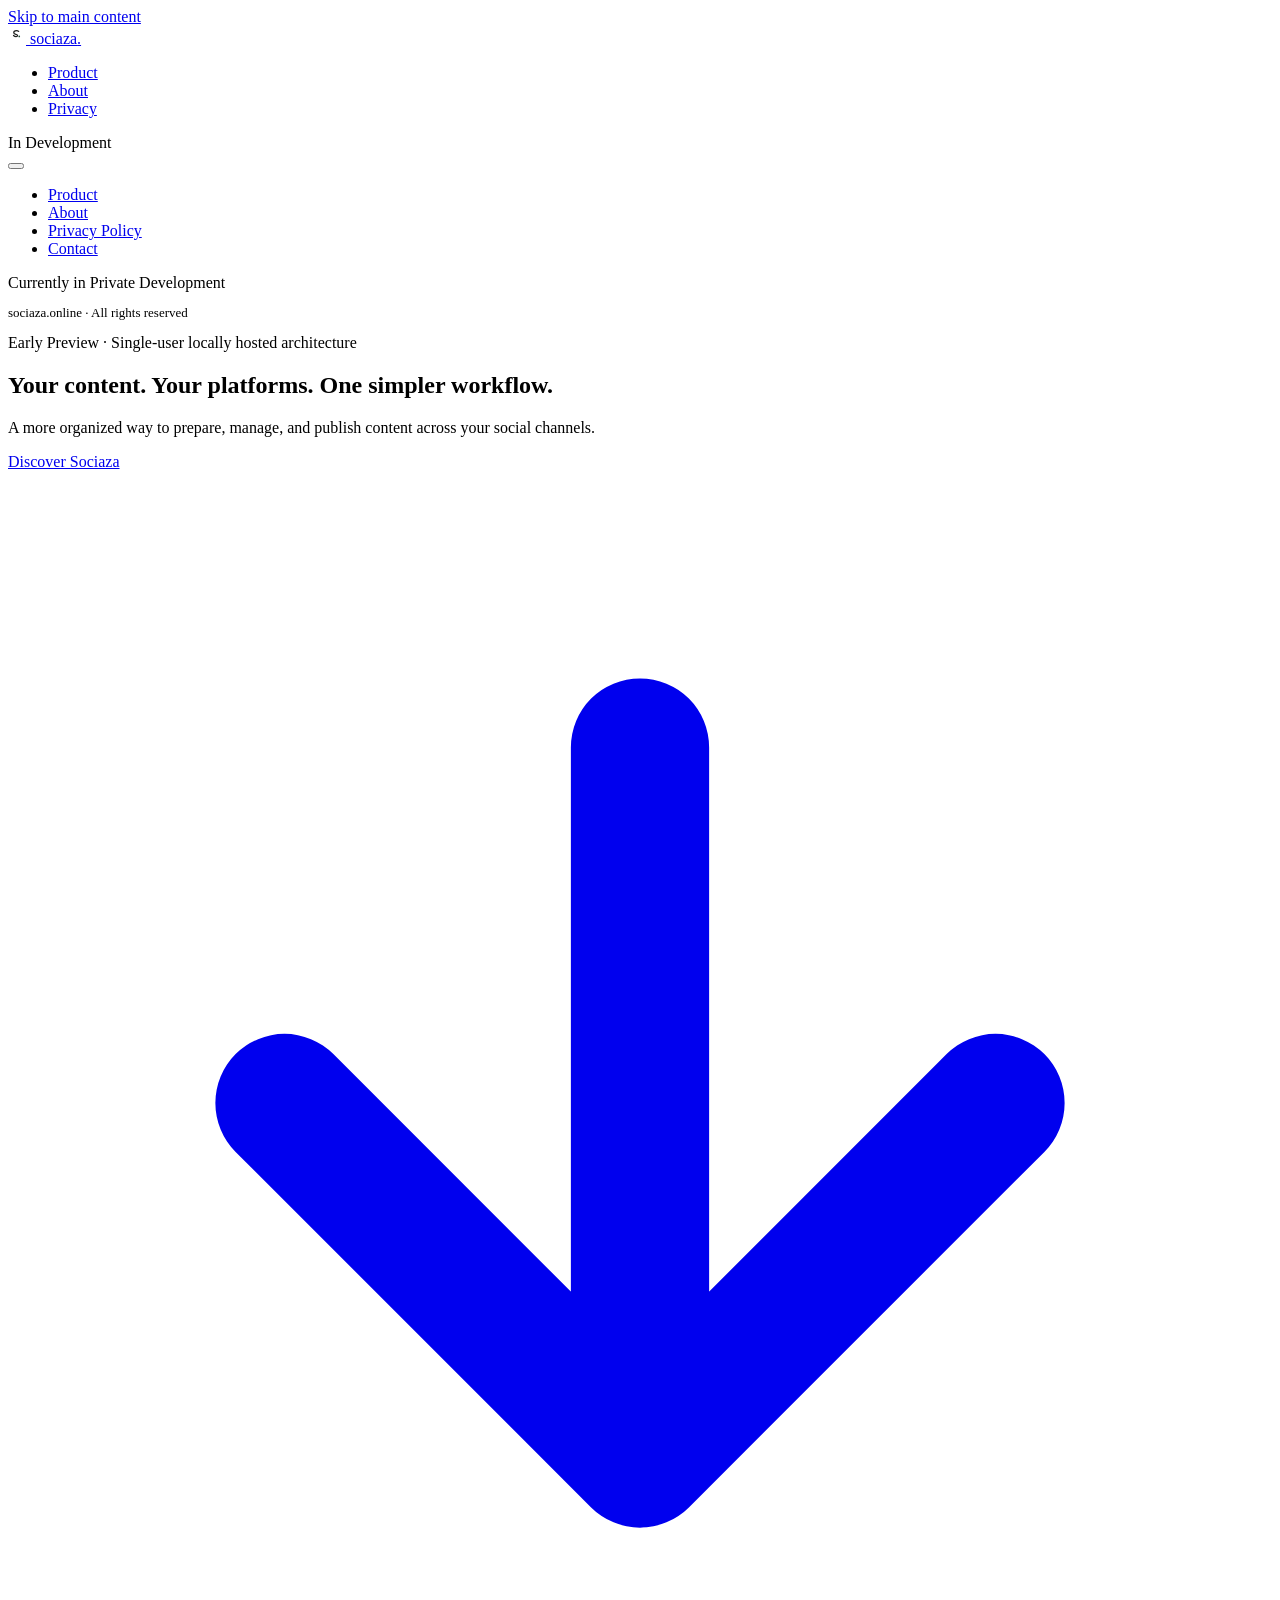
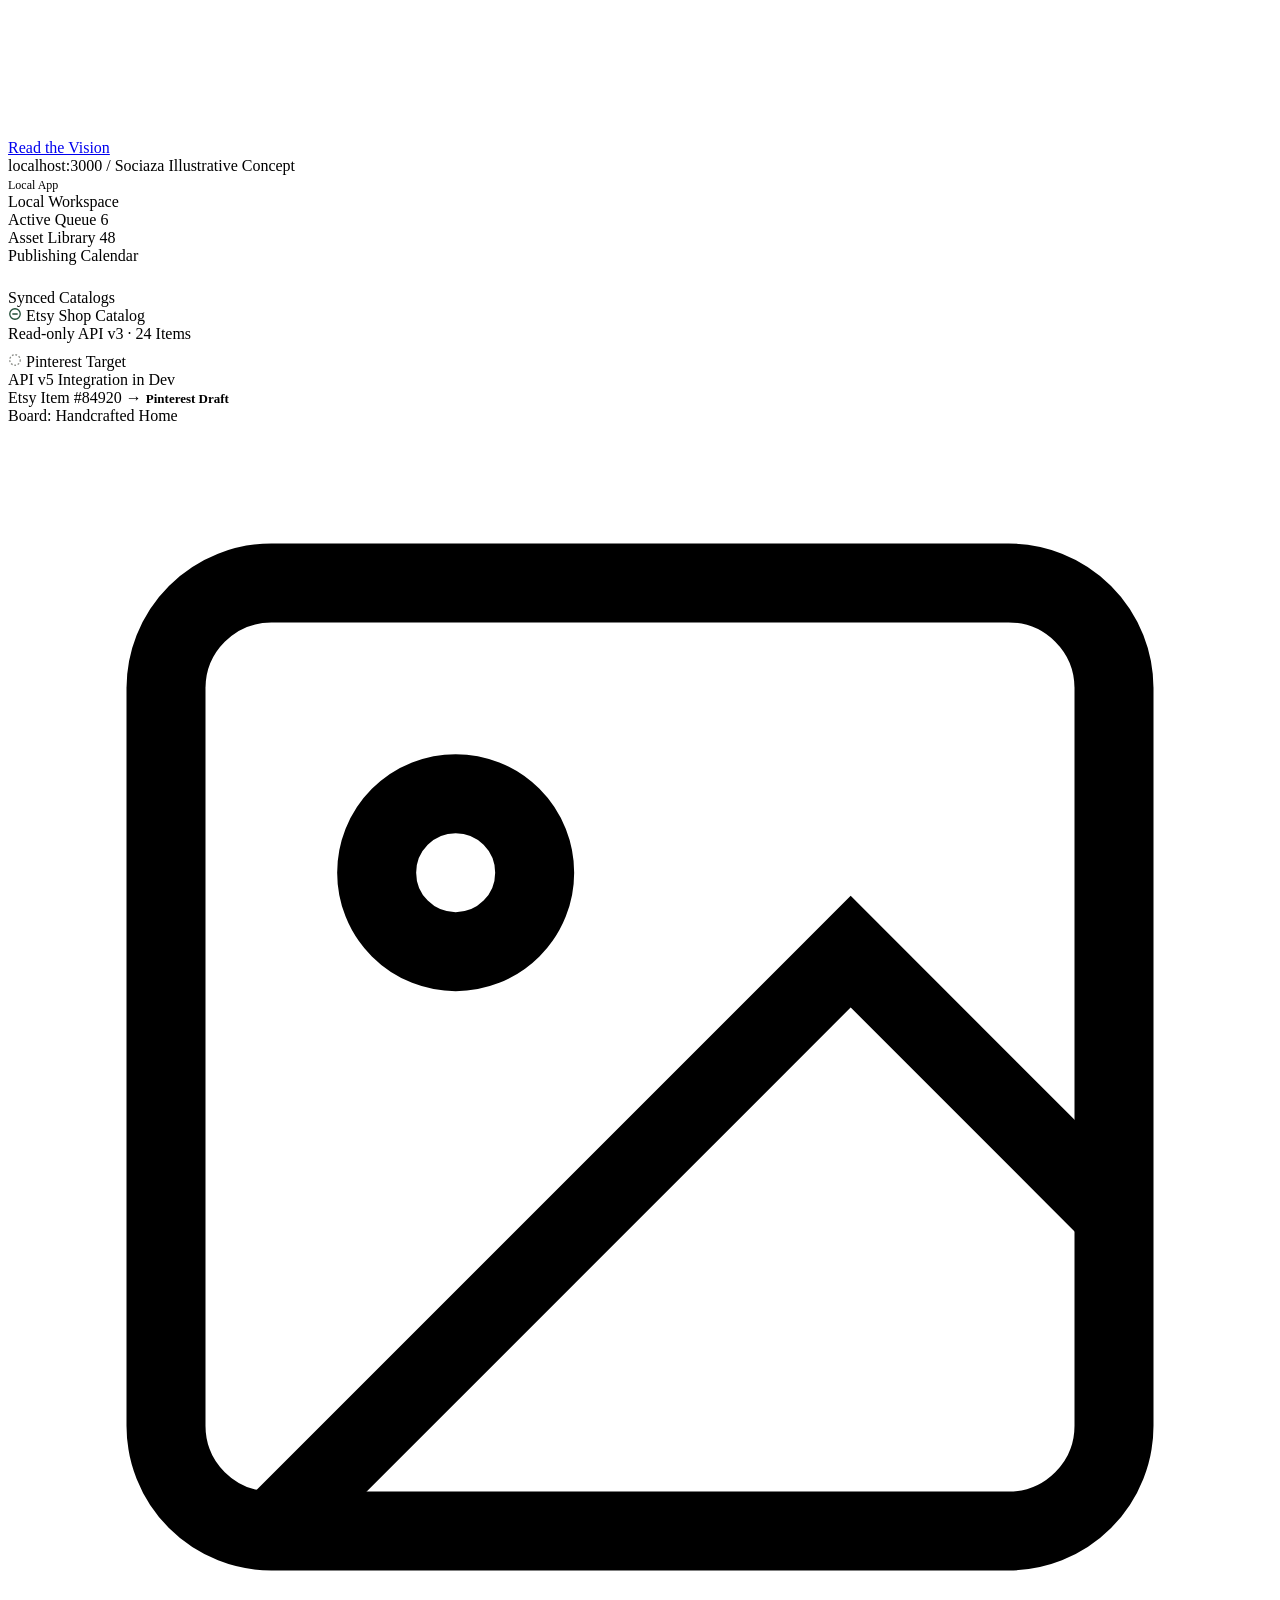
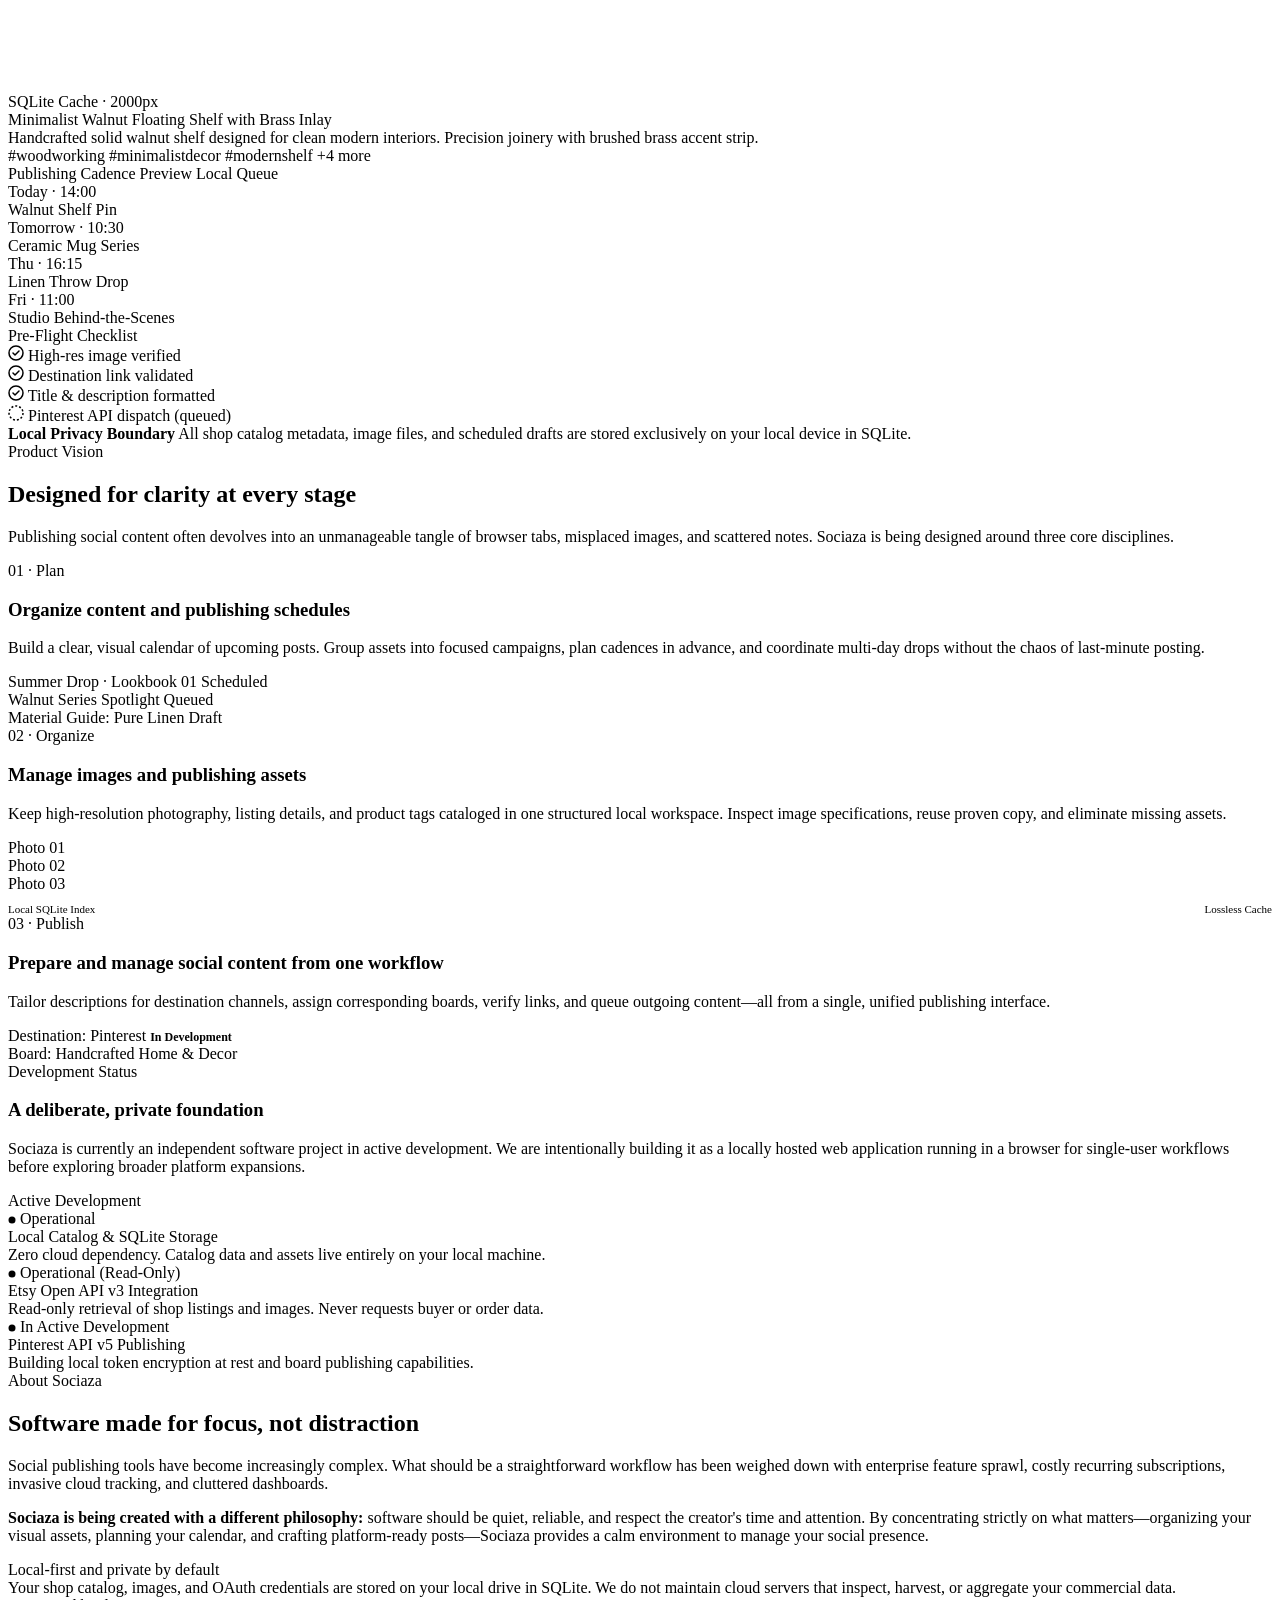
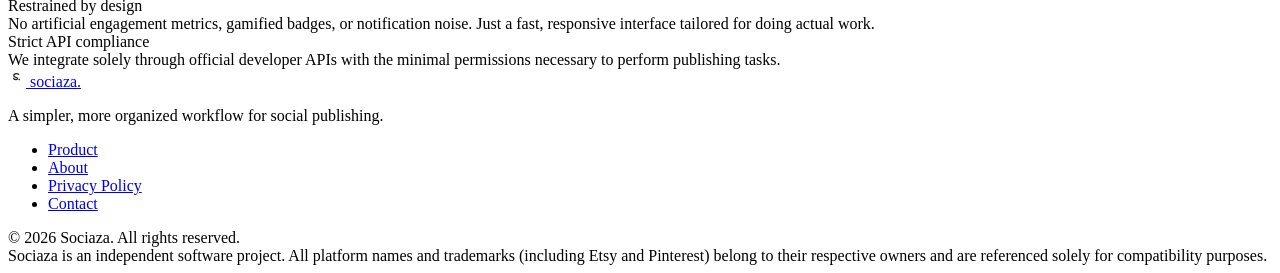
==== index.html @ 81af2939 "Add files via upload" ====
<!DOCTYPE html>
<html lang="en">
<head>
  <meta charset="UTF-8">
  <meta name="viewport" content="width=device-width, initial-scale=1.0">
  <title>Sociaza — Calm, Organized Social Publishing</title>
  <meta name="description" content="A more organized way to prepare, manage, and publish content across your social channels. An elegant, privacy-first locally hosted web publishing workflow currently in development.">
  <meta name="author" content="Sociaza">
  <link rel="canonical" href="https://sociaza.online/">

  <!-- Open Graph / Social Meta -->
  <meta property="og:type" content="website">
  <meta property="og:url" content="https://sociaza.online/">
  <meta property="og:title" content="Sociaza — Calm, Organized Social Publishing">
  <meta property="og:description" content="A more organized way to prepare, manage, and publish content across your social channels.">
  <meta property="og:site_name" content="Sociaza">
  <meta property="og:image" content="https://sociaza.online/assets/images/sociaza-mark.svg">

  <!-- Twitter Card -->
  <meta name="twitter:card" content="summary">
  <meta name="twitter:title" content="Sociaza — Calm, Organized Social Publishing">
  <meta name="twitter:description" content="A more organized way to prepare, manage, and publish content across your social channels.">

  <!-- Favicon -->
  <link rel="icon" type="image/svg+xml" href="favicon.svg">

  <!-- Typography: Manrope with system fallbacks -->
  <link rel="preconnect" href="https://fonts.googleapis.com">
  <link rel="preconnect" href="https://fonts.gstatic.com" crossorigin>
  <link href="https://fonts.googleapis.com/css2?family=Manrope:wght@400;500;600;700&display=swap" rel="stylesheet">

  <!-- Stylesheet -->
  <link rel="stylesheet" href="assets/css/styles.css">
</head>
<body id="top">
  <!-- Accessibility Skip Link -->
  <a href="#main-content" class="skip-link">Skip to main content</a>

  <!-- Site Header -->
  <header class="site-header" role="banner">
    <div class="container header-inner">
      <!-- Brand Logo & Wordmark -->
      <a href="#top" class="brand" aria-label="Sociaza home">
        <span class="brand-mark" aria-hidden="true">
          <svg viewBox="0 0 32 32" width="18" height="18" fill="none">
            <path d="M19 9.5C18 8.6 16.6 8.2 15 8.2C12 8.2 10.2 9.8 10.2 12C10.2 15.4 17 14.3 17 17C17 18.2 15.9 19 14.3 19C12.5 19 11 18.1 9.8 16.9" stroke="#1F201E" stroke-width="2.2" stroke-linecap="round" stroke-linejoin="round"/>
            <circle cx="20" cy="18.5" r="1.5" fill="#234E38"/>
          </svg>
        </span>
        <span class="brand-name">sociaza<span class="brand-dot">.</span></span>
      </a>

      <!-- Desktop Navigation -->
      <nav class="nav-desktop" aria-label="Primary navigation">
        <ul class="nav-links" role="list">
          <li><a href="#product" class="nav-link">Product</a></li>
          <li><a href="#about" class="nav-link">About</a></li>
          <li><a href="privacy/" class="nav-link">Privacy</a></li>
        </ul>
        <div class="nav-badge-wrap">
          <span class="badge-status" title="Sociaza is currently in private development">
            <span class="status-dot status-dot-pulse" aria-hidden="true"></span>
            In Development
          </span>
        </div>
      </nav>

      <!-- Mobile Navigation Toggle -->
      <button type="button" class="nav-toggle" aria-expanded="false" aria-label="Toggle navigation menu" aria-controls="mobile-nav-drawer">
        <span class="nav-toggle-icon" aria-hidden="true">
          <span></span>
          <span></span>
          <span></span>
        </span>
      </button>
    </div>
  </header>

  <!-- Mobile Navigation Drawer -->
  <div id="mobile-nav-drawer" class="mobile-nav" role="dialog" aria-modal="true" aria-label="Mobile menu">
    <ul class="mobile-nav-links" role="list">
      <li><a href="#product" class="mobile-nav-link">Product</a></li>
      <li><a href="#about" class="mobile-nav-link">About</a></li>
      <li><a href="privacy/" class="mobile-nav-link">Privacy Policy</a></li>
      <li><a href="mailto:contact@sociaza.online" class="mobile-nav-link">Contact</a></li>
    </ul>
    <div class="mobile-nav-footer">
      <span class="badge-status">
        <span class="status-dot status-dot-pulse" aria-hidden="true"></span>
        Currently in Private Development
      </span>
      <p style="font-size: 0.8125rem; color: var(--text-tertiary);">sociaza.online · All rights reserved</p>
    </div>
  </div>

  <!-- Main Content -->
  <main id="main-content">
    <!-- Hero Section -->
    <section class="section-hero" aria-labelledby="hero-title">
      <div class="container">
        <div class="hero-content">
          <div class="hero-pill">
            <span class="hero-pill-badge">Early Preview</span>
            <span>·</span>
            <span>Single-user locally hosted architecture</span>
          </div>

          <h1 id="hero-title" class="hero-title">
            Your content. Your platforms. One simpler workflow.
          </h1>

          <p class="hero-subtitle">
            A more organized way to prepare, manage, and publish content across your social channels.
          </p>

          <div class="hero-actions">
            <a href="#product" class="btn btn-primary">
              Discover Sociaza
              <svg viewBox="0 0 16 16" fill="none" aria-hidden="true">
                <path d="M8 3.5V12.5M8 12.5L3.5 8M8 12.5L12.5 8" stroke="currentColor" stroke-width="1.75" stroke-linecap="round" stroke-linejoin="round"/>
              </svg>
            </a>
            <a href="#about" class="btn btn-secondary">Read the Vision</a>
          </div>
        </div>

        <!-- Product Interface Preview (Authentic CSS/SVG UI Window) -->
        <div class="product-mockup-wrapper" aria-label="Illustrative preview of the Sociaza browser-based local application interface">
          <div class="mockup-window-header">
            <div class="window-dots" aria-hidden="true">
              <span class="window-dot"></span>
              <span class="window-dot"></span>
              <span class="window-dot"></span>
            </div>
            <div class="window-title">
              <span>localhost:3000</span>
              <span style="color: var(--border-medium);">/</span>
              <span>Sociaza</span>
              <span class="window-status-pill">Illustrative Concept</span>
            </div>
            <div class="window-actions">
              <span style="font-size: 0.75rem; color: var(--text-tertiary); font-family: var(--font-mono);">Local App</span>
            </div>
          </div>

          <div class="mockup-body">
            <!-- Left: Workspace Navigation -->
            <div class="mockup-sidebar">
              <div class="mockup-section-label">Local Workspace</div>
              <div class="mockup-nav-item is-selected">
                <span>Active Queue</span>
                <span class="mockup-count-pill">6</span>
              </div>
              <div class="mockup-nav-item">
                <span>Asset Library</span>
                <span class="mockup-count-pill">48</span>
              </div>
              <div class="mockup-nav-item">
                <span>Publishing Calendar</span>
              </div>

              <div class="mockup-section-label" style="margin-top: 1.5rem;">Synced Catalogs</div>
              <div class="mockup-channel-card">
                <div class="channel-card-head">
                  <svg width="14" height="14" viewBox="0 0 16 16" fill="none" aria-hidden="true">
                    <circle cx="8" cy="8" r="6" stroke="#234E38" stroke-width="1.5"/>
                    <path d="M5.5 8H10.5" stroke="#234E38" stroke-width="1.5" stroke-linecap="round"/>
                  </svg>
                  <span>Etsy Shop Catalog</span>
                </div>
                <div class="channel-card-sub">Read-only API v3 · 24 Items</div>
              </div>

              <div class="mockup-channel-card" style="margin-top: 0.65rem;">
                <div class="channel-card-head" style="color: var(--text-secondary);">
                  <svg width="14" height="14" viewBox="0 0 16 16" fill="none" aria-hidden="true">
                    <circle cx="8" cy="8" r="6" stroke="#8A8C87" stroke-width="1.5" stroke-dasharray="2 2"/>
                  </svg>
                  <span>Pinterest Target</span>
                </div>
                <div class="channel-card-sub">API v5 Integration in Dev</div>
              </div>
            </div>

            <!-- Center: Publishing Composer -->
            <div class="mockup-main">
              <div class="composer-card">
                <div class="composer-header">
                  <div class="composer-source">
                    <span class="source-tag">Etsy Item #84920</span>
                    <span style="color: var(--text-tertiary);">→</span>
                    <span style="font-weight: 600; font-size: 0.8125rem;">Pinterest Draft</span>
                  </div>
                  <span class="tag-chip" style="background-color: var(--accent-light); color: var(--accent);">Board: Handcrafted Home</span>
                </div>

                <div class="composer-preview-grid">
                  <div class="composer-asset-box">
                    <svg class="asset-box-icon" viewBox="0 0 24 24" fill="none" stroke="currentColor" stroke-width="1.5">
                      <rect x="3" y="3" width="18" height="18" rx="2"/>
                      <circle cx="8.5" cy="8.5" r="1.5"/>
                      <path d="M21 15L16 10L5 21"/>
                    </svg>
                    <span class="asset-badge-local">SQLite Cache · 2000px</span>
                  </div>

                  <div class="composer-fields">
                    <div class="composer-title-field">
                      Minimalist Walnut Floating Shelf with Brass Inlay
                    </div>
                    <div class="composer-desc-field">
                      Handcrafted solid walnut shelf designed for clean modern interiors. Precision joinery with brushed brass accent strip.
                    </div>
                    <div class="composer-tags-row">
                      <span class="tag-chip">#woodworking</span>
                      <span class="tag-chip">#minimalistdecor</span>
                      <span class="tag-chip">#modernshelf</span>
                      <span class="tag-chip">+4 more</span>
                    </div>
                  </div>
                </div>
              </div>

              <!-- Timeline Preview -->
              <div class="timeline-strip">
                <div class="timeline-label">
                  <span>Publishing Cadence Preview</span>
                  <span style="color: var(--text-tertiary); font-weight: 400;">Local Queue</span>
                </div>
                <div class="timeline-slots">
                  <div class="timeline-slot is-active">
                    <div class="slot-time">Today · 14:00</div>
                    <div class="slot-title">Walnut Shelf Pin</div>
                  </div>
                  <div class="timeline-slot">
                    <div class="slot-time">Tomorrow · 10:30</div>
                    <div class="slot-title">Ceramic Mug Series</div>
                  </div>
                  <div class="timeline-slot">
                    <div class="slot-time">Thu · 16:15</div>
                    <div class="slot-title">Linen Throw Drop</div>
                  </div>
                  <div class="timeline-slot">
                    <div class="slot-time">Fri · 11:00</div>
                    <div class="slot-title">Studio Behind-the-Scenes</div>
                  </div>
                </div>
              </div>
            </div>

            <!-- Right: Inspection & Verification -->
            <div class="mockup-inspect">
              <div class="mockup-section-label">Pre-Flight Checklist</div>
              <div class="checklist-group">
                <div class="checklist-item">
                  <svg class="checklist-icon-ok" width="16" height="16" viewBox="0 0 16 16" fill="none">
                    <circle cx="8" cy="8" r="7" stroke="currentColor" stroke-width="1.5"/>
                    <path d="M5 8L7 10L11 6" stroke="currentColor" stroke-width="1.5" stroke-linecap="round" stroke-linejoin="round"/>
                  </svg>
                  <span>High-res image verified</span>
                </div>
                <div class="checklist-item">
                  <svg class="checklist-icon-ok" width="16" height="16" viewBox="0 0 16 16" fill="none">
                    <circle cx="8" cy="8" r="7" stroke="currentColor" stroke-width="1.5"/>
                    <path d="M5 8L7 10L11 6" stroke="currentColor" stroke-width="1.5" stroke-linecap="round" stroke-linejoin="round"/>
                  </svg>
                  <span>Destination link validated</span>
                </div>
                <div class="checklist-item">
                  <svg class="checklist-icon-ok" width="16" height="16" viewBox="0 0 16 16" fill="none">
                    <circle cx="8" cy="8" r="7" stroke="currentColor" stroke-width="1.5"/>
                    <path d="M5 8L7 10L11 6" stroke="currentColor" stroke-width="1.5" stroke-linecap="round" stroke-linejoin="round"/>
                  </svg>
                  <span>Title & description formatted</span>
                </div>
                <div class="checklist-item">
                  <svg class="checklist-icon-pending" width="16" height="16" viewBox="0 0 16 16" fill="none">
                    <circle cx="8" cy="8" r="7" stroke="currentColor" stroke-width="1.5" stroke-dasharray="2 2"/>
                  </svg>
                  <span>Pinterest API dispatch (queued)</span>
                </div>
              </div>

              <div class="mockup-callout">
                <strong>Local Privacy Boundary</strong>
                All shop catalog metadata, image files, and scheduled drafts are stored exclusively on your local device in SQLite.
              </div>
            </div>
          </div>
        </div>
      </div>
    </section>

    <!-- Product Section -->
    <section id="product" class="section-product" aria-labelledby="product-heading">
      <div class="container">
        <div class="section-head">
          <div class="eyebrow">Product Vision</div>
          <h2 id="product-heading" class="section-title">Designed for clarity at every stage</h2>
          <p class="section-subtitle">
            Publishing social content often devolves into an unmanageable tangle of browser tabs, misplaced images, and scattered notes. Sociaza is being designed around three core disciplines.
          </p>
        </div>

        <div class="pillar-grid">
          <!-- Pillar 1: Plan -->
          <article class="pillar-card">
            <div class="pillar-badge">01 · Plan</div>
            <h3 class="pillar-title">Organize content and publishing schedules</h3>
            <p class="pillar-desc">
              Build a clear, visual calendar of upcoming posts. Group assets into focused campaigns, plan cadences in advance, and coordinate multi-day drops without the chaos of last-minute posting.
            </p>
            <div class="pillar-visual" aria-hidden="true">
              <div class="plan-micro-list">
                <div class="plan-micro-item">
                  <span class="plan-micro-title">Summer Drop · Lookbook 01</span>
                  <span class="plan-micro-status">Scheduled</span>
                </div>
                <div class="plan-micro-item">
                  <span class="plan-micro-title">Walnut Series Spotlight</span>
                  <span class="plan-micro-status">Queued</span>
                </div>
                <div class="plan-micro-item">
                  <span class="plan-micro-title">Material Guide: Pure Linen</span>
                  <span class="plan-micro-status" style="background-color: var(--bg-subtle); color: var(--text-secondary);">Draft</span>
                </div>
              </div>
            </div>
          </article>

          <!-- Pillar 2: Organize -->
          <article class="pillar-card">
            <div class="pillar-badge">02 · Organize</div>
            <h3 class="pillar-title">Manage images and publishing assets</h3>
            <p class="pillar-desc">
              Keep high-resolution photography, listing details, and product tags cataloged in one structured local workspace. Inspect image specifications, reuse proven copy, and eliminate missing assets.
            </p>
            <div class="pillar-visual" aria-hidden="true">
              <div class="organize-micro-grid">
                <div class="organize-micro-thumb">
                  <span>Photo 01</span>
                </div>
                <div class="organize-micro-thumb">
                  <span>Photo 02</span>
                </div>
                <div class="organize-micro-thumb">
                  <span>Photo 03</span>
                </div>
              </div>
              <div style="margin-top: 0.65rem; display: flex; justify-content: space-between; font-size: 0.6875rem; color: var(--text-tertiary);">
                <span>Local SQLite Index</span>
                <span>Lossless Cache</span>
              </div>
            </div>
          </article>

          <!-- Pillar 3: Publish -->
          <article class="pillar-card">
            <div class="pillar-badge">03 · Publish</div>
            <h3 class="pillar-title">Prepare and manage social content from one workflow</h3>
            <p class="pillar-desc">
              Tailor descriptions for destination channels, assign corresponding boards, verify links, and queue outgoing content—all from a single, unified publishing interface.
            </p>
            <div class="pillar-visual" aria-hidden="true">
              <div class="publish-micro-card">
                <div class="publish-micro-row">
                  <span>Destination: Pinterest</span>
                  <span style="color: var(--status-dev); font-size: 0.75rem; font-weight: 600;">In Development</span>
                </div>
                <div class="publish-micro-sub">
                  Board: Handcrafted Home &amp; Decor
                </div>
              </div>
            </div>
          </article>
        </div>
      </div>
    </section>

    <!-- Development Status Callout -->
    <section class="section-status" aria-labelledby="status-heading">
      <div class="container">
        <div class="status-box">
          <div class="status-header-row">
            <div class="status-title-group">
              <div class="eyebrow" style="margin-bottom: 0.5rem;">Development Status</div>
              <h3 id="status-heading">A deliberate, private foundation</h3>
              <p>
                Sociaza is currently an independent software project in active development. We are intentionally building it as a locally hosted web application running in a browser for single-user workflows before exploring broader platform expansions.
              </p>
            </div>
            <span class="badge-status">
              <span class="status-dot status-dot-pulse" aria-hidden="true"></span>
              Active Development
            </span>
          </div>

          <div class="status-grid">
            <div class="status-cell">
              <span class="status-cell-tag operational">
                <svg width="8" height="8" viewBox="0 0 8 8" fill="currentColor" aria-hidden="true"><circle cx="4" cy="4" r="3.5"/></svg>
                Operational
              </span>
              <div class="status-cell-name">Local Catalog &amp; SQLite Storage</div>
              <div class="status-cell-desc">Zero cloud dependency. Catalog data and assets live entirely on your local machine.</div>
            </div>

            <div class="status-cell">
              <span class="status-cell-tag operational">
                <svg width="8" height="8" viewBox="0 0 8 8" fill="currentColor" aria-hidden="true"><circle cx="4" cy="4" r="3.5"/></svg>
                Operational (Read-Only)
              </span>
              <div class="status-cell-name">Etsy Open API v3 Integration</div>
              <div class="status-cell-desc">Read-only retrieval of shop listings and images. Never requests buyer or order data.</div>
            </div>

            <div class="status-cell">
              <span class="status-cell-tag in-dev">
                <svg width="8" height="8" viewBox="0 0 8 8" fill="currentColor" aria-hidden="true"><circle cx="4" cy="4" r="3.5"/></svg>
                In Active Development
              </span>
              <div class="status-cell-name">Pinterest API v5 Publishing</div>
              <div class="status-cell-desc">Building local token encryption at rest and board publishing capabilities.</div>
            </div>
          </div>
        </div>
      </div>
    </section>

    <!-- About Section -->
    <section id="about" class="section-about" aria-labelledby="about-heading">
      <div class="container">
        <div class="about-layout">
          <div class="about-sticky-side">
            <div class="eyebrow">About Sociaza</div>
            <h2 id="about-heading">Software made for focus, not distraction</h2>
          </div>

          <div class="about-narrative">
            <p>
              Social publishing tools have become increasingly complex. What should be a straightforward workflow has been weighed down with enterprise feature sprawl, costly recurring subscriptions, invasive cloud tracking, and cluttered dashboards.
            </p>
            <p>
              <strong>Sociaza is being created with a different philosophy:</strong> software should be quiet, reliable, and respect the creator's time and attention. By concentrating strictly on what matters—organizing your visual assets, planning your calendar, and crafting platform-ready posts—Sociaza provides a calm environment to manage your social presence.
            </p>

            <div class="principles-list">
              <div class="principle-item">
                <div class="principle-title">Local-first and private by default</div>
                <div class="principle-desc">
                  Your shop catalog, images, and OAuth credentials are stored on your local drive in SQLite. We do not maintain cloud servers that inspect, harvest, or aggregate your commercial data.
                </div>
              </div>

              <div class="principle-item">
                <div class="principle-title">Restrained by design</div>
                <div class="principle-desc">
                  No artificial engagement metrics, gamified badges, or notification noise. Just a fast, responsive interface tailored for doing actual work.
                </div>
              </div>

              <div class="principle-item">
                <div class="principle-title">Strict API compliance</div>
                <div class="principle-desc">
                  We integrate solely through official developer APIs with the minimal permissions necessary to perform publishing tasks.
                </div>
              </div>
            </div>
          </div>
        </div>
      </div>
    </section>
  </main>

  <!-- Site Footer -->
  <footer class="site-footer" role="contentinfo">
    <div class="container">
      <div class="footer-top">
        <div class="footer-brand-col">
          <a href="#top" class="brand" aria-label="Sociaza home">
            <span class="brand-mark" aria-hidden="true">
              <svg viewBox="0 0 32 32" width="18" height="18" fill="none">
                <path d="M19 9.5C18 8.6 16.6 8.2 15 8.2C12 8.2 10.2 9.8 10.2 12C10.2 15.4 17 14.3 17 17C17 18.2 15.9 19 14.3 19C12.5 19 11 18.1 9.8 16.9" stroke="#1F201E" stroke-width="2.2" stroke-linecap="round" stroke-linejoin="round"/>
                <circle cx="20" cy="18.5" r="1.5" fill="#234E38"/>
              </svg>
            </span>
            <span class="brand-name">sociaza<span class="brand-dot">.</span></span>
          </a>
          <p class="footer-tagline">
            A simpler, more organized workflow for social publishing.
          </p>
        </div>

        <div class="footer-links-col">
          <ul class="footer-nav-list" role="list">
            <li><a href="#product" class="footer-nav-link">Product</a></li>
            <li><a href="#about" class="footer-nav-link">About</a></li>
            <li><a href="privacy/" class="footer-nav-link">Privacy Policy</a></li>
            <li><a href="mailto:contact@sociaza.online" class="footer-nav-link">Contact</a></li>
          </ul>
        </div>
      </div>

      <div class="footer-bottom">
        <div>&copy; 2026 Sociaza. All rights reserved.</div>
        <div class="footer-disclaimer">
          Sociaza is an independent software project. All platform names and trademarks (including Etsy and Pinterest) belong to their respective owners and are referenced solely for compatibility purposes.
        </div>
      </div>
    </div>
  </footer>

  <!-- Core Script -->
  <script src="assets/js/main.js"></script>
</body>
</html>
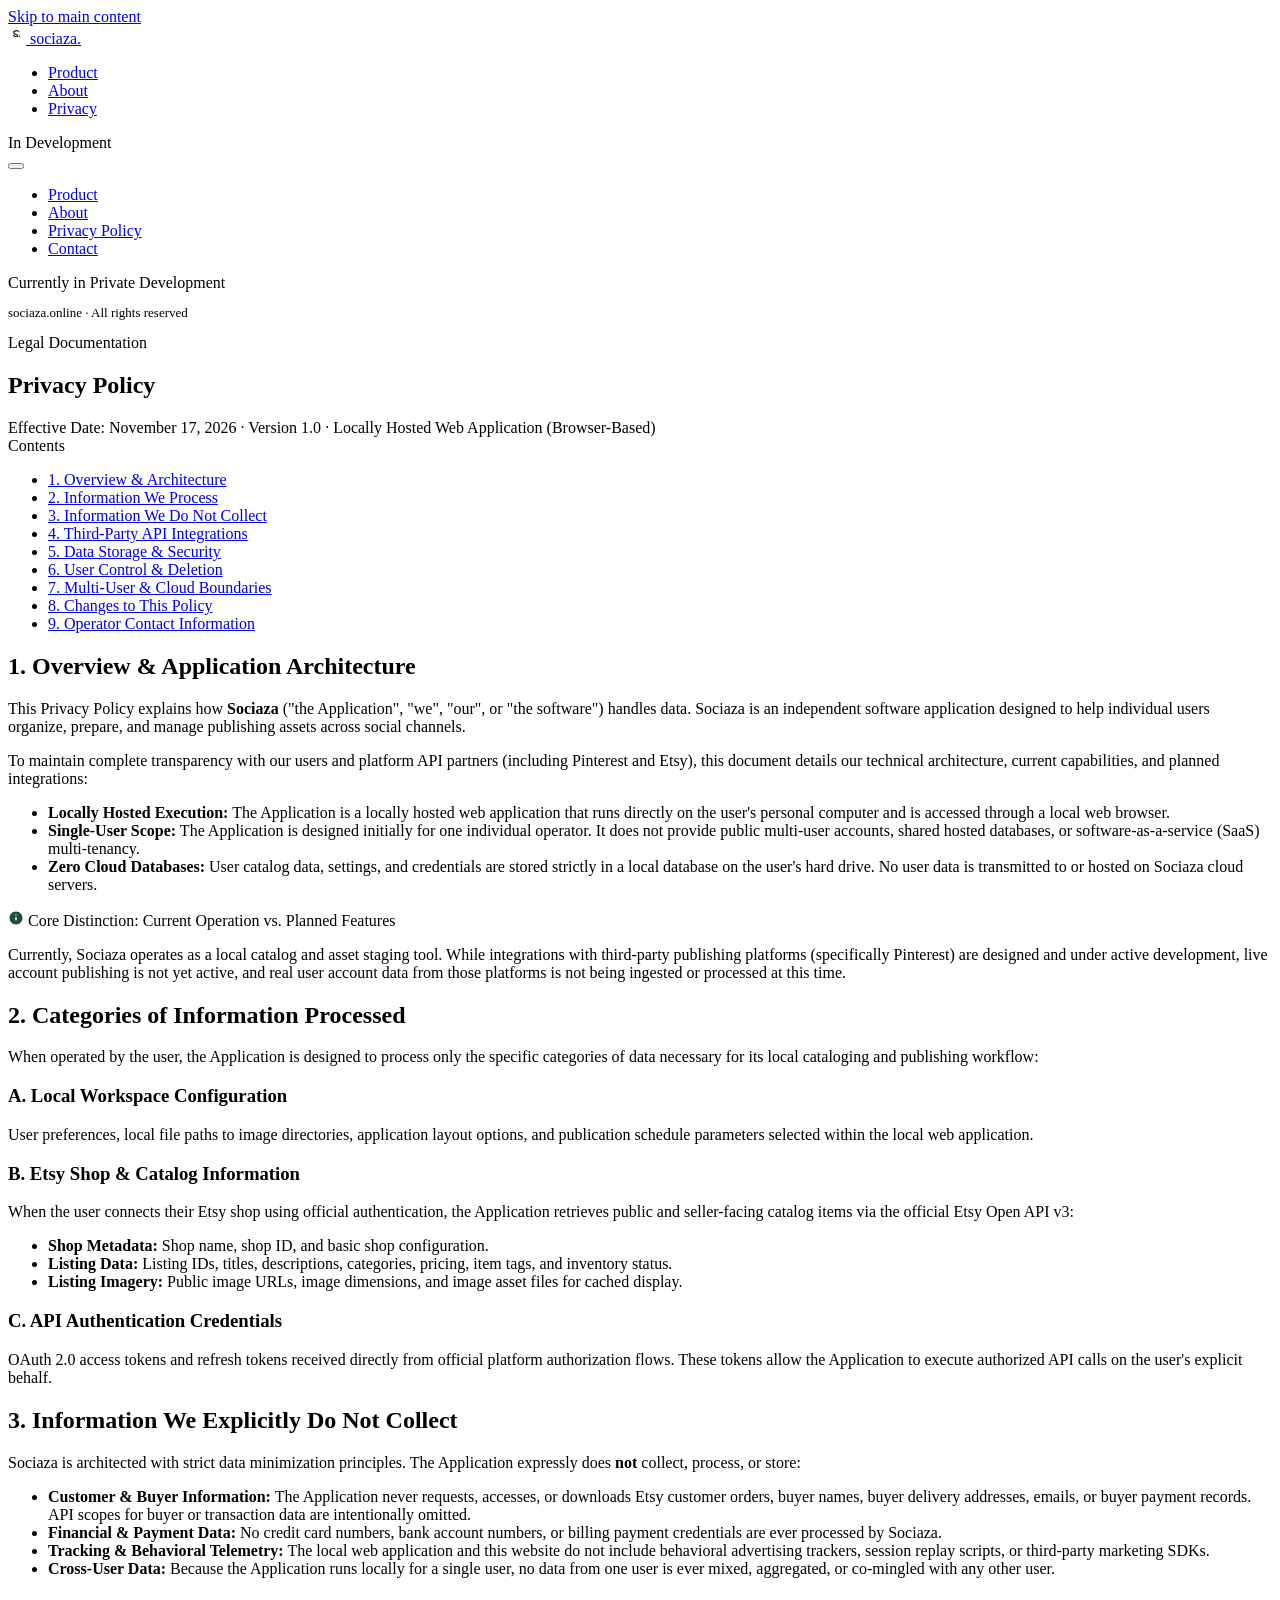
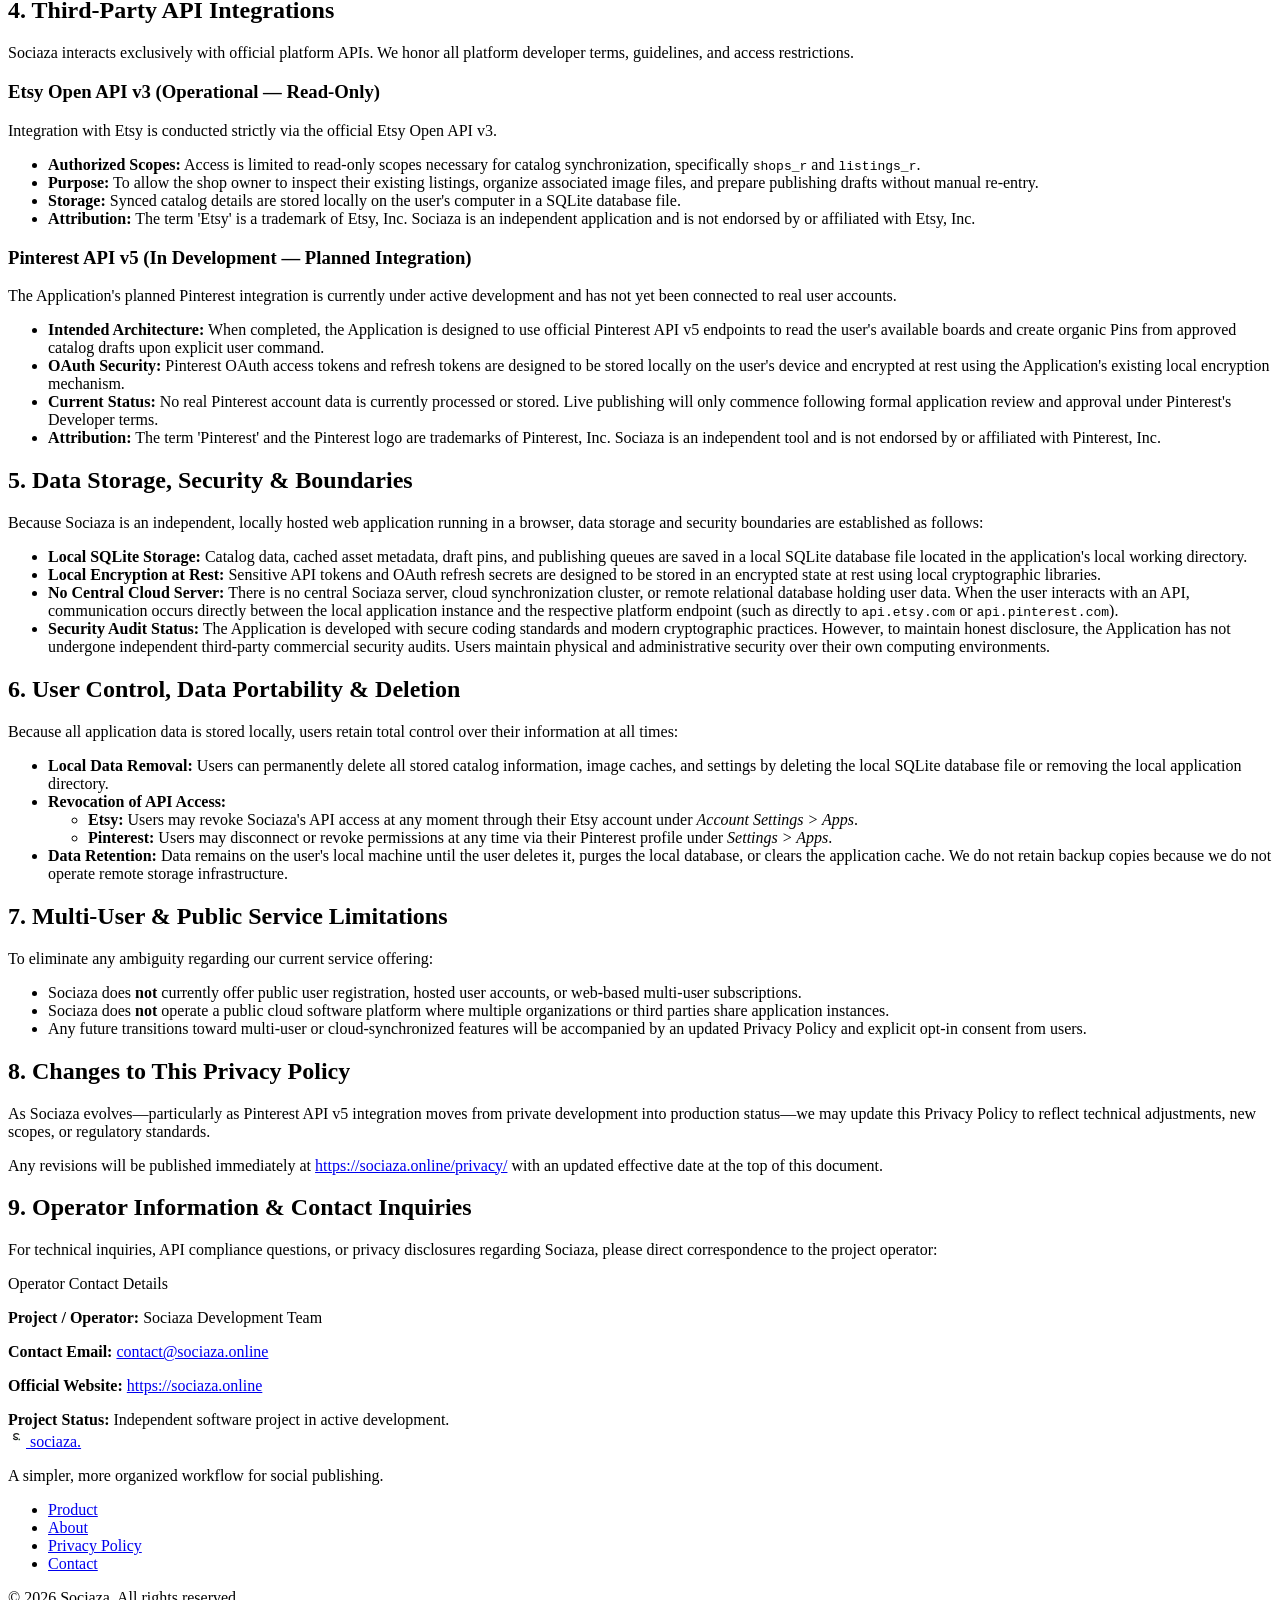
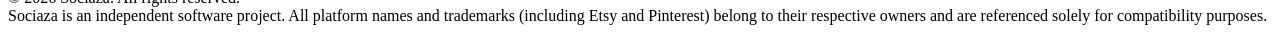
==== commit 958d34f0: "Add files via upload" ====
--- a/index.html
+++ b/index.html
@@ -3,26 +3,21 @@
 <head>
   <meta charset="UTF-8">
   <meta name="viewport" content="width=device-width, initial-scale=1.0">
-  <title>Sociaza — Calm, Organized Social Publishing</title>
-  <meta name="description" content="A more organized way to prepare, manage, and publish content across your social channels. An elegant, privacy-first locally hosted web publishing workflow currently in development.">
+  <title>Privacy Policy — Sociaza</title>
+  <meta name="description" content="Privacy Policy for Sociaza. Learn how our single-user, locally hosted web application running in a browser handles local SQLite storage and official API integrations.">
   <meta name="author" content="Sociaza">
-  <link rel="canonical" href="https://sociaza.online/">
+  <link rel="canonical" href="https://sociaza.online/privacy/">
 
   <!-- Open Graph / Social Meta -->
-  <meta property="og:type" content="website">
-  <meta property="og:url" content="https://sociaza.online/">
-  <meta property="og:title" content="Sociaza — Calm, Organized Social Publishing">
-  <meta property="og:description" content="A more organized way to prepare, manage, and publish content across your social channels.">
+  <meta property="og:type" content="article">
+  <meta property="og:url" content="https://sociaza.online/privacy/">
+  <meta property="og:title" content="Privacy Policy — Sociaza">
+  <meta property="og:description" content="Understand how Sociaza processes catalog data, stores tokens locally, and integrates with official developer APIs.">
   <meta property="og:site_name" content="Sociaza">
   <meta property="og:image" content="https://sociaza.online/assets/images/sociaza-mark.svg">
 
-  <!-- Twitter Card -->
-  <meta name="twitter:card" content="summary">
-  <meta name="twitter:title" content="Sociaza — Calm, Organized Social Publishing">
-  <meta name="twitter:description" content="A more organized way to prepare, manage, and publish content across your social channels.">
-
   <!-- Favicon -->
-  <link rel="icon" type="image/svg+xml" href="favicon.svg">
+  <link rel="icon" type="image/svg+xml" href="../favicon.svg">
 
   <!-- Typography: Manrope with system fallbacks -->
   <link rel="preconnect" href="https://fonts.googleapis.com">
@@ -30,7 +25,7 @@
   <link href="https://fonts.googleapis.com/css2?family=Manrope:wght@400;500;600;700&display=swap" rel="stylesheet">
 
   <!-- Stylesheet -->
-  <link rel="stylesheet" href="assets/css/styles.css">
+  <link rel="stylesheet" href="../assets/css/styles.css">
 </head>
 <body id="top">
   <!-- Accessibility Skip Link -->
@@ -40,7 +35,7 @@
   <header class="site-header" role="banner">
     <div class="container header-inner">
       <!-- Brand Logo & Wordmark -->
-      <a href="#top" class="brand" aria-label="Sociaza home">
+      <a href="../" class="brand" aria-label="Sociaza home">
         <span class="brand-mark" aria-hidden="true">
           <svg viewBox="0 0 32 32" width="18" height="18" fill="none">
             <path d="M19 9.5C18 8.6 16.6 8.2 15 8.2C12 8.2 10.2 9.8 10.2 12C10.2 15.4 17 14.3 17 17C17 18.2 15.9 19 14.3 19C12.5 19 11 18.1 9.8 16.9" stroke="#1F201E" stroke-width="2.2" stroke-linecap="round" stroke-linejoin="round"/>
@@ -53,12 +48,12 @@
       <!-- Desktop Navigation -->
       <nav class="nav-desktop" aria-label="Primary navigation">
         <ul class="nav-links" role="list">
-          <li><a href="#product" class="nav-link">Product</a></li>
-          <li><a href="#about" class="nav-link">About</a></li>
-          <li><a href="privacy/" class="nav-link">Privacy</a></li>
+          <li><a href="../#product" class="nav-link">Product</a></li>
+          <li><a href="../#about" class="nav-link">About</a></li>
+          <li><a href="./" class="nav-link active">Privacy</a></li>
         </ul>
         <div class="nav-badge-wrap">
-          <span class="badge-status" title="Sociaza is currently in private development">
+          <span class="badge-status">
             <span class="status-dot status-dot-pulse" aria-hidden="true"></span>
             In Development
           </span>
@@ -79,9 +74,9 @@
   <!-- Mobile Navigation Drawer -->
   <div id="mobile-nav-drawer" class="mobile-nav" role="dialog" aria-modal="true" aria-label="Mobile menu">
     <ul class="mobile-nav-links" role="list">
-      <li><a href="#product" class="mobile-nav-link">Product</a></li>
-      <li><a href="#about" class="mobile-nav-link">About</a></li>
-      <li><a href="privacy/" class="mobile-nav-link">Privacy Policy</a></li>
+      <li><a href="../#product" class="mobile-nav-link">Product</a></li>
+      <li><a href="../#about" class="mobile-nav-link">About</a></li>
+      <li><a href="./" class="mobile-nav-link">Privacy Policy</a></li>
       <li><a href="mailto:contact@sociaza.online" class="mobile-nav-link">Contact</a></li>
     </ul>
     <div class="mobile-nav-footer">
@@ -95,381 +90,224 @@
 
   <!-- Main Content -->
   <main id="main-content">
-    <!-- Hero Section -->
-    <section class="section-hero" aria-labelledby="hero-title">
+    <!-- Privacy Header -->
+    <section class="privacy-page-header">
       <div class="container">
-        <div class="hero-content">
-          <div class="hero-pill">
-            <span class="hero-pill-badge">Early Preview</span>
-            <span>·</span>
-            <span>Single-user locally hosted architecture</span>
-          </div>
-
-          <h1 id="hero-title" class="hero-title">
-            Your content. Your platforms. One simpler workflow.
-          </h1>
-
-          <p class="hero-subtitle">
-            A more organized way to prepare, manage, and publish content across your social channels.
-          </p>
-
-          <div class="hero-actions">
-            <a href="#product" class="btn btn-primary">
-              Discover Sociaza
-              <svg viewBox="0 0 16 16" fill="none" aria-hidden="true">
-                <path d="M8 3.5V12.5M8 12.5L3.5 8M8 12.5L12.5 8" stroke="currentColor" stroke-width="1.75" stroke-linecap="round" stroke-linejoin="round"/>
-              </svg>
-            </a>
-            <a href="#about" class="btn btn-secondary">Read the Vision</a>
-          </div>
-        </div>
-
-        <!-- Product Interface Preview (Authentic CSS/SVG UI Window) -->
-        <div class="product-mockup-wrapper" aria-label="Illustrative preview of the Sociaza browser-based local application interface">
-          <div class="mockup-window-header">
-            <div class="window-dots" aria-hidden="true">
-              <span class="window-dot"></span>
-              <span class="window-dot"></span>
-              <span class="window-dot"></span>
-            </div>
-            <div class="window-title">
-              <span>localhost:3000</span>
-              <span style="color: var(--border-medium);">/</span>
-              <span>Sociaza</span>
-              <span class="window-status-pill">Illustrative Concept</span>
-            </div>
-            <div class="window-actions">
-              <span style="font-size: 0.75rem; color: var(--text-tertiary); font-family: var(--font-mono);">Local App</span>
-            </div>
-          </div>
-
-          <div class="mockup-body">
-            <!-- Left: Workspace Navigation -->
-            <div class="mockup-sidebar">
-              <div class="mockup-section-label">Local Workspace</div>
-              <div class="mockup-nav-item is-selected">
-                <span>Active Queue</span>
-                <span class="mockup-count-pill">6</span>
-              </div>
-              <div class="mockup-nav-item">
-                <span>Asset Library</span>
-                <span class="mockup-count-pill">48</span>
-              </div>
-              <div class="mockup-nav-item">
-                <span>Publishing Calendar</span>
-              </div>
-
-              <div class="mockup-section-label" style="margin-top: 1.5rem;">Synced Catalogs</div>
-              <div class="mockup-channel-card">
-                <div class="channel-card-head">
-                  <svg width="14" height="14" viewBox="0 0 16 16" fill="none" aria-hidden="true">
-                    <circle cx="8" cy="8" r="6" stroke="#234E38" stroke-width="1.5"/>
-                    <path d="M5.5 8H10.5" stroke="#234E38" stroke-width="1.5" stroke-linecap="round"/>
-                  </svg>
-                  <span>Etsy Shop Catalog</span>
-                </div>
-                <div class="channel-card-sub">Read-only API v3 · 24 Items</div>
-              </div>
-
-              <div class="mockup-channel-card" style="margin-top: 0.65rem;">
-                <div class="channel-card-head" style="color: var(--text-secondary);">
-                  <svg width="14" height="14" viewBox="0 0 16 16" fill="none" aria-hidden="true">
-                    <circle cx="8" cy="8" r="6" stroke="#8A8C87" stroke-width="1.5" stroke-dasharray="2 2"/>
-                  </svg>
-                  <span>Pinterest Target</span>
-                </div>
-                <div class="channel-card-sub">API v5 Integration in Dev</div>
-              </div>
-            </div>
-
-            <!-- Center: Publishing Composer -->
-            <div class="mockup-main">
-              <div class="composer-card">
-                <div class="composer-header">
-                  <div class="composer-source">
-                    <span class="source-tag">Etsy Item #84920</span>
-                    <span style="color: var(--text-tertiary);">→</span>
-                    <span style="font-weight: 600; font-size: 0.8125rem;">Pinterest Draft</span>
-                  </div>
-                  <span class="tag-chip" style="background-color: var(--accent-light); color: var(--accent);">Board: Handcrafted Home</span>
-                </div>
-
-                <div class="composer-preview-grid">
-                  <div class="composer-asset-box">
-                    <svg class="asset-box-icon" viewBox="0 0 24 24" fill="none" stroke="currentColor" stroke-width="1.5">
-                      <rect x="3" y="3" width="18" height="18" rx="2"/>
-                      <circle cx="8.5" cy="8.5" r="1.5"/>
-                      <path d="M21 15L16 10L5 21"/>
-                    </svg>
-                    <span class="asset-badge-local">SQLite Cache · 2000px</span>
-                  </div>
-
-                  <div class="composer-fields">
-                    <div class="composer-title-field">
-                      Minimalist Walnut Floating Shelf with Brass Inlay
-                    </div>
-                    <div class="composer-desc-field">
-                      Handcrafted solid walnut shelf designed for clean modern interiors. Precision joinery with brushed brass accent strip.
-                    </div>
-                    <div class="composer-tags-row">
-                      <span class="tag-chip">#woodworking</span>
-                      <span class="tag-chip">#minimalistdecor</span>
-                      <span class="tag-chip">#modernshelf</span>
-                      <span class="tag-chip">+4 more</span>
-                    </div>
-                  </div>
-                </div>
-              </div>
-
-              <!-- Timeline Preview -->
-              <div class="timeline-strip">
-                <div class="timeline-label">
-                  <span>Publishing Cadence Preview</span>
-                  <span style="color: var(--text-tertiary); font-weight: 400;">Local Queue</span>
-                </div>
-                <div class="timeline-slots">
-                  <div class="timeline-slot is-active">
-                    <div class="slot-time">Today · 14:00</div>
-                    <div class="slot-title">Walnut Shelf Pin</div>
-                  </div>
-                  <div class="timeline-slot">
-                    <div class="slot-time">Tomorrow · 10:30</div>
-                    <div class="slot-title">Ceramic Mug Series</div>
-                  </div>
-                  <div class="timeline-slot">
-                    <div class="slot-time">Thu · 16:15</div>
-                    <div class="slot-title">Linen Throw Drop</div>
-                  </div>
-                  <div class="timeline-slot">
-                    <div class="slot-time">Fri · 11:00</div>
-                    <div class="slot-title">Studio Behind-the-Scenes</div>
-                  </div>
-                </div>
-              </div>
-            </div>
-
-            <!-- Right: Inspection & Verification -->
-            <div class="mockup-inspect">
-              <div class="mockup-section-label">Pre-Flight Checklist</div>
-              <div class="checklist-group">
-                <div class="checklist-item">
-                  <svg class="checklist-icon-ok" width="16" height="16" viewBox="0 0 16 16" fill="none">
-                    <circle cx="8" cy="8" r="7" stroke="currentColor" stroke-width="1.5"/>
-                    <path d="M5 8L7 10L11 6" stroke="currentColor" stroke-width="1.5" stroke-linecap="round" stroke-linejoin="round"/>
-                  </svg>
-                  <span>High-res image verified</span>
-                </div>
-                <div class="checklist-item">
-                  <svg class="checklist-icon-ok" width="16" height="16" viewBox="0 0 16 16" fill="none">
-                    <circle cx="8" cy="8" r="7" stroke="currentColor" stroke-width="1.5"/>
-                    <path d="M5 8L7 10L11 6" stroke="currentColor" stroke-width="1.5" stroke-linecap="round" stroke-linejoin="round"/>
-                  </svg>
-                  <span>Destination link validated</span>
-                </div>
-                <div class="checklist-item">
-                  <svg class="checklist-icon-ok" width="16" height="16" viewBox="0 0 16 16" fill="none">
-                    <circle cx="8" cy="8" r="7" stroke="currentColor" stroke-width="1.5"/>
-                    <path d="M5 8L7 10L11 6" stroke="currentColor" stroke-width="1.5" stroke-linecap="round" stroke-linejoin="round"/>
-                  </svg>
-                  <span>Title & description formatted</span>
-                </div>
-                <div class="checklist-item">
-                  <svg class="checklist-icon-pending" width="16" height="16" viewBox="0 0 16 16" fill="none">
-                    <circle cx="8" cy="8" r="7" stroke="currentColor" stroke-width="1.5" stroke-dasharray="2 2"/>
-                  </svg>
-                  <span>Pinterest API dispatch (queued)</span>
-                </div>
-              </div>
-
-              <div class="mockup-callout">
-                <strong>Local Privacy Boundary</strong>
-                All shop catalog metadata, image files, and scheduled drafts are stored exclusively on your local device in SQLite.
-              </div>
-            </div>
-          </div>
+        <div class="eyebrow">Legal Documentation</div>
+        <h1>Privacy Policy</h1>
+        <div class="privacy-meta">
+          <span>Effective Date: November 17, 2026</span>
+          <span>·</span>
+          <span>Version 1.0</span>
+          <span>·</span>
+          <span class="privacy-meta-badge">Locally Hosted Web Application (Browser-Based)</span>
         </div>
       </div>
     </section>
 
-    <!-- Product Section -->
-    <section id="product" class="section-product" aria-labelledby="product-heading">
-      <div class="container">
-        <div class="section-head">
-          <div class="eyebrow">Product Vision</div>
-          <h2 id="product-heading" class="section-title">Designed for clarity at every stage</h2>
-          <p class="section-subtitle">
-            Publishing social content often devolves into an unmanageable tangle of browser tabs, misplaced images, and scattered notes. Sociaza is being designed around three core disciplines.
-          </p>
-        </div>
-
-        <div class="pillar-grid">
-          <!-- Pillar 1: Plan -->
-          <article class="pillar-card">
-            <div class="pillar-badge">01 · Plan</div>
-            <h3 class="pillar-title">Organize content and publishing schedules</h3>
-            <p class="pillar-desc">
-              Build a clear, visual calendar of upcoming posts. Group assets into focused campaigns, plan cadences in advance, and coordinate multi-day drops without the chaos of last-minute posting.
-            </p>
-            <div class="pillar-visual" aria-hidden="true">
-              <div class="plan-micro-list">
-                <div class="plan-micro-item">
-                  <span class="plan-micro-title">Summer Drop · Lookbook 01</span>
-                  <span class="plan-micro-status">Scheduled</span>
-                </div>
-                <div class="plan-micro-item">
-                  <span class="plan-micro-title">Walnut Series Spotlight</span>
-                  <span class="plan-micro-status">Queued</span>
-                </div>
-                <div class="plan-micro-item">
-                  <span class="plan-micro-title">Material Guide: Pure Linen</span>
-                  <span class="plan-micro-status" style="background-color: var(--bg-subtle); color: var(--text-secondary);">Draft</span>
-                </div>
+    <!-- Privacy Document Layout -->
+    <div class="container privacy-body-wrapper">
+      <div class="privacy-layout">
+        <!-- Sidebar Navigation (Sticky on Desktop) -->
+        <aside class="privacy-sidebar-nav" aria-label="Privacy policy sections">
+          <div class="privacy-toc-title">Contents</div>
+          <ul class="privacy-toc-list" role="list">
+            <li><a href="#overview" class="privacy-toc-link">1. Overview &amp; Architecture</a></li>
+            <li><a href="#data-processed" class="privacy-toc-link">2. Information We Process</a></li>
+            <li><a href="#excluded-data" class="privacy-toc-link">3. Information We Do Not Collect</a></li>
+            <li><a href="#third-party-apis" class="privacy-toc-link">4. Third-Party API Integrations</a></li>
+            <li><a href="#storage-security" class="privacy-toc-link">5. Data Storage &amp; Security</a></li>
+            <li><a href="#user-control" class="privacy-toc-link">6. User Control &amp; Deletion</a></li>
+            <li><a href="#multi-user" class="privacy-toc-link">7. Multi-User &amp; Cloud Boundaries</a></li>
+            <li><a href="#updates" class="privacy-toc-link">8. Changes to This Policy</a></li>
+            <li><a href="#contact" class="privacy-toc-link">9. Operator Contact Information</a></li>
+          </ul>
+        </aside>
+
+        <!-- Document Content -->
+        <article class="privacy-content">
+          <!-- Section 1 -->
+          <section id="overview">
+            <h2>1. Overview &amp; Application Architecture</h2>
+            <p>
+              This Privacy Policy explains how <strong>Sociaza</strong> ("the Application", "we", "our", or "the software") handles data. Sociaza is an independent software application designed to help individual users organize, prepare, and manage publishing assets across social channels.
+            </p>
+            <p>
+              To maintain complete transparency with our users and platform API partners (including Pinterest and Etsy), this document details our technical architecture, current capabilities, and planned integrations:
+            </p>
+            <ul>
+              <li><strong>Locally Hosted Execution:</strong> The Application is a locally hosted web application that runs directly on the user's personal computer and is accessed through a local web browser.</li>
+              <li><strong>Single-User Scope:</strong> The Application is designed initially for one individual operator. It does not provide public multi-user accounts, shared hosted databases, or software-as-a-service (SaaS) multi-tenancy.</li>
+              <li><strong>Zero Cloud Databases:</strong> User catalog data, settings, and credentials are stored strictly in a local database on the user's hard drive. No user data is transmitted to or hosted on Sociaza cloud servers.</li>
+            </ul>
+
+            <div class="callout-box highlight">
+              <div class="callout-box-title">
+                <svg width="16" height="16" viewBox="0 0 16 16" fill="none" aria-hidden="true">
+                  <path d="M8 1.5C4.41 1.5 1.5 4.41 1.5 8C1.5 11.59 4.41 14.5 8 14.5C11.59 14.5 14.5 11.59 14.5 8C14.5 4.41 11.59 1.5 8 1.5ZM8 10.5C7.59 10.5 7.25 10.16 7.25 9.75V7.75C7.25 7.34 7.59 7 8 7C8.41 7 8.75 7.34 8.75 7.75V9.75C8.75 10.16 8.41 10.5 8 10.5ZM8 5.75C7.59 5.75 7.25 5.41 7.25 5C7.25 4.59 7.59 4.25 8 4.25C8.41 4.25 8.75 4.59 8.75 5C8.75 5.41 8.41 5.75 8 5.75Z" fill="#234E38"/>
+                </svg>
+                Core Distinction: Current Operation vs. Planned Features
               </div>
+              <p>
+                Currently, Sociaza operates as a local catalog and asset staging tool. While integrations with third-party publishing platforms (specifically Pinterest) are designed and under active development, live account publishing is not yet active, and real user account data from those platforms is not being ingested or processed at this time.
+              </p>
             </div>
-          </article>
-
-          <!-- Pillar 2: Organize -->
-          <article class="pillar-card">
-            <div class="pillar-badge">02 · Organize</div>
-            <h3 class="pillar-title">Manage images and publishing assets</h3>
-            <p class="pillar-desc">
-              Keep high-resolution photography, listing details, and product tags cataloged in one structured local workspace. Inspect image specifications, reuse proven copy, and eliminate missing assets.
-            </p>
-            <div class="pillar-visual" aria-hidden="true">
-              <div class="organize-micro-grid">
-                <div class="organize-micro-thumb">
-                  <span>Photo 01</span>
-                </div>
-                <div class="organize-micro-thumb">
-                  <span>Photo 02</span>
-                </div>
-                <div class="organize-micro-thumb">
-                  <span>Photo 03</span>
-                </div>
-              </div>
-              <div style="margin-top: 0.65rem; display: flex; justify-content: space-between; font-size: 0.6875rem; color: var(--text-tertiary);">
-                <span>Local SQLite Index</span>
-                <span>Lossless Cache</span>
-              </div>
+          </section>
+
+          <!-- Section 2 -->
+          <section id="data-processed">
+            <h2>2. Categories of Information Processed</h2>
+            <p>
+              When operated by the user, the Application is designed to process only the specific categories of data necessary for its local cataloging and publishing workflow:
+            </p>
+
+            <h3>A. Local Workspace Configuration</h3>
+            <p>
+              User preferences, local file paths to image directories, application layout options, and publication schedule parameters selected within the local web application.
+            </p>
+
+            <h3>B. Etsy Shop &amp; Catalog Information</h3>
+            <p>
+              When the user connects their Etsy shop using official authentication, the Application retrieves public and seller-facing catalog items via the official Etsy Open API v3:
+            </p>
+            <ul>
+              <li><strong>Shop Metadata:</strong> Shop name, shop ID, and basic shop configuration.</li>
+              <li><strong>Listing Data:</strong> Listing IDs, titles, descriptions, categories, pricing, item tags, and inventory status.</li>
+              <li><strong>Listing Imagery:</strong> Public image URLs, image dimensions, and image asset files for cached display.</li>
+            </ul>
+
+            <h3>C. API Authentication Credentials</h3>
+            <p>
+              OAuth 2.0 access tokens and refresh tokens received directly from official platform authorization flows. These tokens allow the Application to execute authorized API calls on the user's explicit behalf.
+            </p>
+          </section>
+
+          <!-- Section 3 -->
+          <section id="excluded-data">
+            <h2>3. Information We Explicitly Do Not Collect</h2>
+            <p>
+              Sociaza is architected with strict data minimization principles. The Application expressly does <strong>not</strong> collect, process, or store:
+            </p>
+            <ul>
+              <li><strong>Customer &amp; Buyer Information:</strong> The Application never requests, accesses, or downloads Etsy customer orders, buyer names, buyer delivery addresses, emails, or buyer payment records. API scopes for buyer or transaction data are intentionally omitted.</li>
+              <li><strong>Financial &amp; Payment Data:</strong> No credit card numbers, bank account numbers, or billing payment credentials are ever processed by Sociaza.</li>
+              <li><strong>Tracking &amp; Behavioral Telemetry:</strong> The local web application and this website do not include behavioral advertising trackers, session replay scripts, or third-party marketing SDKs.</li>
+              <li><strong>Cross-User Data:</strong> Because the Application runs locally for a single user, no data from one user is ever mixed, aggregated, or co-mingled with any other user.</li>
+            </ul>
+          </section>
+
+          <!-- Section 4 -->
+          <section id="third-party-apis">
+            <h2>4. Third-Party API Integrations</h2>
+            <p>
+              Sociaza interacts exclusively with official platform APIs. We honor all platform developer terms, guidelines, and access restrictions.
+            </p>
+
+            <h3>Etsy Open API v3 (Operational — Read-Only)</h3>
+            <p>
+              Integration with Etsy is conducted strictly via the official Etsy Open API v3.
+            </p>
+            <ul>
+              <li><strong>Authorized Scopes:</strong> Access is limited to read-only scopes necessary for catalog synchronization, specifically <code>shops_r</code> and <code>listings_r</code>.</li>
+              <li><strong>Purpose:</strong> To allow the shop owner to inspect their existing listings, organize associated image files, and prepare publishing drafts without manual re-entry.</li>
+              <li><strong>Storage:</strong> Synced catalog details are stored locally on the user's computer in a SQLite database file.</li>
+              <li><strong>Attribution:</strong> The term 'Etsy' is a trademark of Etsy, Inc. Sociaza is an independent application and is not endorsed by or affiliated with Etsy, Inc.</li>
+            </ul>
+
+            <h3>Pinterest API v5 (In Development — Planned Integration)</h3>
+            <p>
+              The Application's planned Pinterest integration is currently under active development and has not yet been connected to real user accounts.
+            </p>
+            <ul>
+              <li><strong>Intended Architecture:</strong> When completed, the Application is designed to use official Pinterest API v5 endpoints to read the user's available boards and create organic Pins from approved catalog drafts upon explicit user command.</li>
+              <li><strong>OAuth Security:</strong> Pinterest OAuth access tokens and refresh tokens are designed to be stored locally on the user's device and encrypted at rest using the Application's existing local encryption mechanism.</li>
+              <li><strong>Current Status:</strong> No real Pinterest account data is currently processed or stored. Live publishing will only commence following formal application review and approval under Pinterest's Developer terms.</li>
+              <li><strong>Attribution:</strong> The term 'Pinterest' and the Pinterest logo are trademarks of Pinterest, Inc. Sociaza is an independent tool and is not endorsed by or affiliated with Pinterest, Inc.</li>
+            </ul>
+          </section>
+
+          <!-- Section 5 -->
+          <section id="storage-security">
+            <h2>5. Data Storage, Security &amp; Boundaries</h2>
+            <p>
+              Because Sociaza is an independent, locally hosted web application running in a browser, data storage and security boundaries are established as follows:
+            </p>
+            <ul>
+              <li><strong>Local SQLite Storage:</strong> Catalog data, cached asset metadata, draft pins, and publishing queues are saved in a local SQLite database file located in the application's local working directory.</li>
+              <li><strong>Local Encryption at Rest:</strong> Sensitive API tokens and OAuth refresh secrets are designed to be stored in an encrypted state at rest using local cryptographic libraries.</li>
+              <li><strong>No Central Cloud Server:</strong> There is no central Sociaza server, cloud synchronization cluster, or remote relational database holding user data. When the user interacts with an API, communication occurs directly between the local application instance and the respective platform endpoint (such as directly to <code>api.etsy.com</code> or <code>api.pinterest.com</code>).</li>
+              <li><strong>Security Audit Status:</strong> The Application is developed with secure coding standards and modern cryptographic practices. However, to maintain honest disclosure, the Application has not undergone independent third-party commercial security audits. Users maintain physical and administrative security over their own computing environments.</li>
+            </ul>
+          </section>
+
+          <!-- Section 6 -->
+          <section id="user-control">
+            <h2>6. User Control, Data Portability &amp; Deletion</h2>
+            <p>
+              Because all application data is stored locally, users retain total control over their information at all times:
+            </p>
+            <ul>
+              <li><strong>Local Data Removal:</strong> Users can permanently delete all stored catalog information, image caches, and settings by deleting the local SQLite database file or removing the local application directory.</li>
+              <li><strong>Revocation of API Access:</strong>
+                <ul>
+                  <li><strong>Etsy:</strong> Users may revoke Sociaza's API access at any moment through their Etsy account under <em>Account Settings &gt; Apps</em>.</li>
+                  <li><strong>Pinterest:</strong> Users may disconnect or revoke permissions at any time via their Pinterest profile under <em>Settings &gt; Apps</em>.</li>
+                </ul>
+              </li>
+              <li><strong>Data Retention:</strong> Data remains on the user's local machine until the user deletes it, purges the local database, or clears the application cache. We do not retain backup copies because we do not operate remote storage infrastructure.</li>
+            </ul>
+          </section>
+
+          <!-- Section 7 -->
+          <section id="multi-user">
+            <h2>7. Multi-User &amp; Public Service Limitations</h2>
+            <p>
+              To eliminate any ambiguity regarding our current service offering:
+            </p>
+            <ul>
+              <li>Sociaza does <strong>not</strong> currently offer public user registration, hosted user accounts, or web-based multi-user subscriptions.</li>
+              <li>Sociaza does <strong>not</strong> operate a public cloud software platform where multiple organizations or third parties share application instances.</li>
+              <li>Any future transitions toward multi-user or cloud-synchronized features will be accompanied by an updated Privacy Policy and explicit opt-in consent from users.</li>
+            </ul>
+          </section>
+
+          <!-- Section 8 -->
+          <section id="updates">
+            <h2>8. Changes to This Privacy Policy</h2>
+            <p>
+              As Sociaza evolves—particularly as Pinterest API v5 integration moves from private development into production status—we may update this Privacy Policy to reflect technical adjustments, new scopes, or regulatory standards.
+            </p>
+            <p>
+              Any revisions will be published immediately at <a href="https://sociaza.online/privacy/">https://sociaza.online/privacy/</a> with an updated effective date at the top of this document.
+            </p>
+          </section>
+
+          <!-- Section 9 -->
+          <section id="contact">
+            <h2>9. Operator Information &amp; Contact Inquiries</h2>
+            <p>
+              For technical inquiries, API compliance questions, or privacy disclosures regarding Sociaza, please direct correspondence to the project operator:
+            </p>
+
+            <div class="callout-box">
+              <div class="callout-box-title">Operator Contact Details</div>
+              <p style="margin-bottom: 0.5rem;">
+                <strong>Project / Operator:</strong> Sociaza Development Team
+              </p>
+              <p style="margin-bottom: 0.5rem;">
+                <strong>Contact Email:</strong> <a href="mailto:contact@sociaza.online">contact@sociaza.online</a>
+              </p>
+              <p style="margin-bottom: 0.5rem;">
+                <strong>Official Website:</strong> <a href="https://sociaza.online">https://sociaza.online</a>
+              </p>
+              <p style="margin-bottom: 0;">
+                <strong>Project Status:</strong> Independent software project in active development.
+              </p>
             </div>
-          </article>
-
-          <!-- Pillar 3: Publish -->
-          <article class="pillar-card">
-            <div class="pillar-badge">03 · Publish</div>
-            <h3 class="pillar-title">Prepare and manage social content from one workflow</h3>
-            <p class="pillar-desc">
-              Tailor descriptions for destination channels, assign corresponding boards, verify links, and queue outgoing content—all from a single, unified publishing interface.
-            </p>
-            <div class="pillar-visual" aria-hidden="true">
-              <div class="publish-micro-card">
-                <div class="publish-micro-row">
-                  <span>Destination: Pinterest</span>
-                  <span style="color: var(--status-dev); font-size: 0.75rem; font-weight: 600;">In Development</span>
-                </div>
-                <div class="publish-micro-sub">
-                  Board: Handcrafted Home &amp; Decor
-                </div>
-              </div>
-            </div>
-          </article>
-        </div>
+          </section>
+        </article>
       </div>
-    </section>
-
-    <!-- Development Status Callout -->
-    <section class="section-status" aria-labelledby="status-heading">
-      <div class="container">
-        <div class="status-box">
-          <div class="status-header-row">
-            <div class="status-title-group">
-              <div class="eyebrow" style="margin-bottom: 0.5rem;">Development Status</div>
-              <h3 id="status-heading">A deliberate, private foundation</h3>
-              <p>
-                Sociaza is currently an independent software project in active development. We are intentionally building it as a locally hosted web application running in a browser for single-user workflows before exploring broader platform expansions.
-              </p>
-            </div>
-            <span class="badge-status">
-              <span class="status-dot status-dot-pulse" aria-hidden="true"></span>
-              Active Development
-            </span>
-          </div>
-
-          <div class="status-grid">
-            <div class="status-cell">
-              <span class="status-cell-tag operational">
-                <svg width="8" height="8" viewBox="0 0 8 8" fill="currentColor" aria-hidden="true"><circle cx="4" cy="4" r="3.5"/></svg>
-                Operational
-              </span>
-              <div class="status-cell-name">Local Catalog &amp; SQLite Storage</div>
-              <div class="status-cell-desc">Zero cloud dependency. Catalog data and assets live entirely on your local machine.</div>
-            </div>
-
-            <div class="status-cell">
-              <span class="status-cell-tag operational">
-                <svg width="8" height="8" viewBox="0 0 8 8" fill="currentColor" aria-hidden="true"><circle cx="4" cy="4" r="3.5"/></svg>
-                Operational (Read-Only)
-              </span>
-              <div class="status-cell-name">Etsy Open API v3 Integration</div>
-              <div class="status-cell-desc">Read-only retrieval of shop listings and images. Never requests buyer or order data.</div>
-            </div>
-
-            <div class="status-cell">
-              <span class="status-cell-tag in-dev">
-                <svg width="8" height="8" viewBox="0 0 8 8" fill="currentColor" aria-hidden="true"><circle cx="4" cy="4" r="3.5"/></svg>
-                In Active Development
-              </span>
-              <div class="status-cell-name">Pinterest API v5 Publishing</div>
-              <div class="status-cell-desc">Building local token encryption at rest and board publishing capabilities.</div>
-            </div>
-          </div>
-        </div>
-      </div>
-    </section>
-
-    <!-- About Section -->
-    <section id="about" class="section-about" aria-labelledby="about-heading">
-      <div class="container">
-        <div class="about-layout">
-          <div class="about-sticky-side">
-            <div class="eyebrow">About Sociaza</div>
-            <h2 id="about-heading">Software made for focus, not distraction</h2>
-          </div>
-
-          <div class="about-narrative">
-            <p>
-              Social publishing tools have become increasingly complex. What should be a straightforward workflow has been weighed down with enterprise feature sprawl, costly recurring subscriptions, invasive cloud tracking, and cluttered dashboards.
-            </p>
-            <p>
-              <strong>Sociaza is being created with a different philosophy:</strong> software should be quiet, reliable, and respect the creator's time and attention. By concentrating strictly on what matters—organizing your visual assets, planning your calendar, and crafting platform-ready posts—Sociaza provides a calm environment to manage your social presence.
-            </p>
-
-            <div class="principles-list">
-              <div class="principle-item">
-                <div class="principle-title">Local-first and private by default</div>
-                <div class="principle-desc">
-                  Your shop catalog, images, and OAuth credentials are stored on your local drive in SQLite. We do not maintain cloud servers that inspect, harvest, or aggregate your commercial data.
-                </div>
-              </div>
-
-              <div class="principle-item">
-                <div class="principle-title">Restrained by design</div>
-                <div class="principle-desc">
-                  No artificial engagement metrics, gamified badges, or notification noise. Just a fast, responsive interface tailored for doing actual work.
-                </div>
-              </div>
-
-              <div class="principle-item">
-                <div class="principle-title">Strict API compliance</div>
-                <div class="principle-desc">
-                  We integrate solely through official developer APIs with the minimal permissions necessary to perform publishing tasks.
-                </div>
-              </div>
-            </div>
-          </div>
-        </div>
-      </div>
-    </section>
+    </div>
   </main>
 
   <!-- Site Footer -->
@@ -477,7 +315,7 @@
     <div class="container">
       <div class="footer-top">
         <div class="footer-brand-col">
-          <a href="#top" class="brand" aria-label="Sociaza home">
+          <a href="../" class="brand" aria-label="Sociaza home">
             <span class="brand-mark" aria-hidden="true">
               <svg viewBox="0 0 32 32" width="18" height="18" fill="none">
                 <path d="M19 9.5C18 8.6 16.6 8.2 15 8.2C12 8.2 10.2 9.8 10.2 12C10.2 15.4 17 14.3 17 17C17 18.2 15.9 19 14.3 19C12.5 19 11 18.1 9.8 16.9" stroke="#1F201E" stroke-width="2.2" stroke-linecap="round" stroke-linejoin="round"/>
@@ -493,9 +331,9 @@
 
         <div class="footer-links-col">
           <ul class="footer-nav-list" role="list">
-            <li><a href="#product" class="footer-nav-link">Product</a></li>
-            <li><a href="#about" class="footer-nav-link">About</a></li>
-            <li><a href="privacy/" class="footer-nav-link">Privacy Policy</a></li>
+            <li><a href="../#product" class="footer-nav-link">Product</a></li>
+            <li><a href="../#about" class="footer-nav-link">About</a></li>
+            <li><a href="./" class="footer-nav-link">Privacy Policy</a></li>
             <li><a href="mailto:contact@sociaza.online" class="footer-nav-link">Contact</a></li>
           </ul>
         </div>
@@ -511,6 +349,6 @@
   </footer>
 
   <!-- Core Script -->
-  <script src="assets/js/main.js"></script>
+  <script src="../assets/js/main.js"></script>
 </body>
 </html>
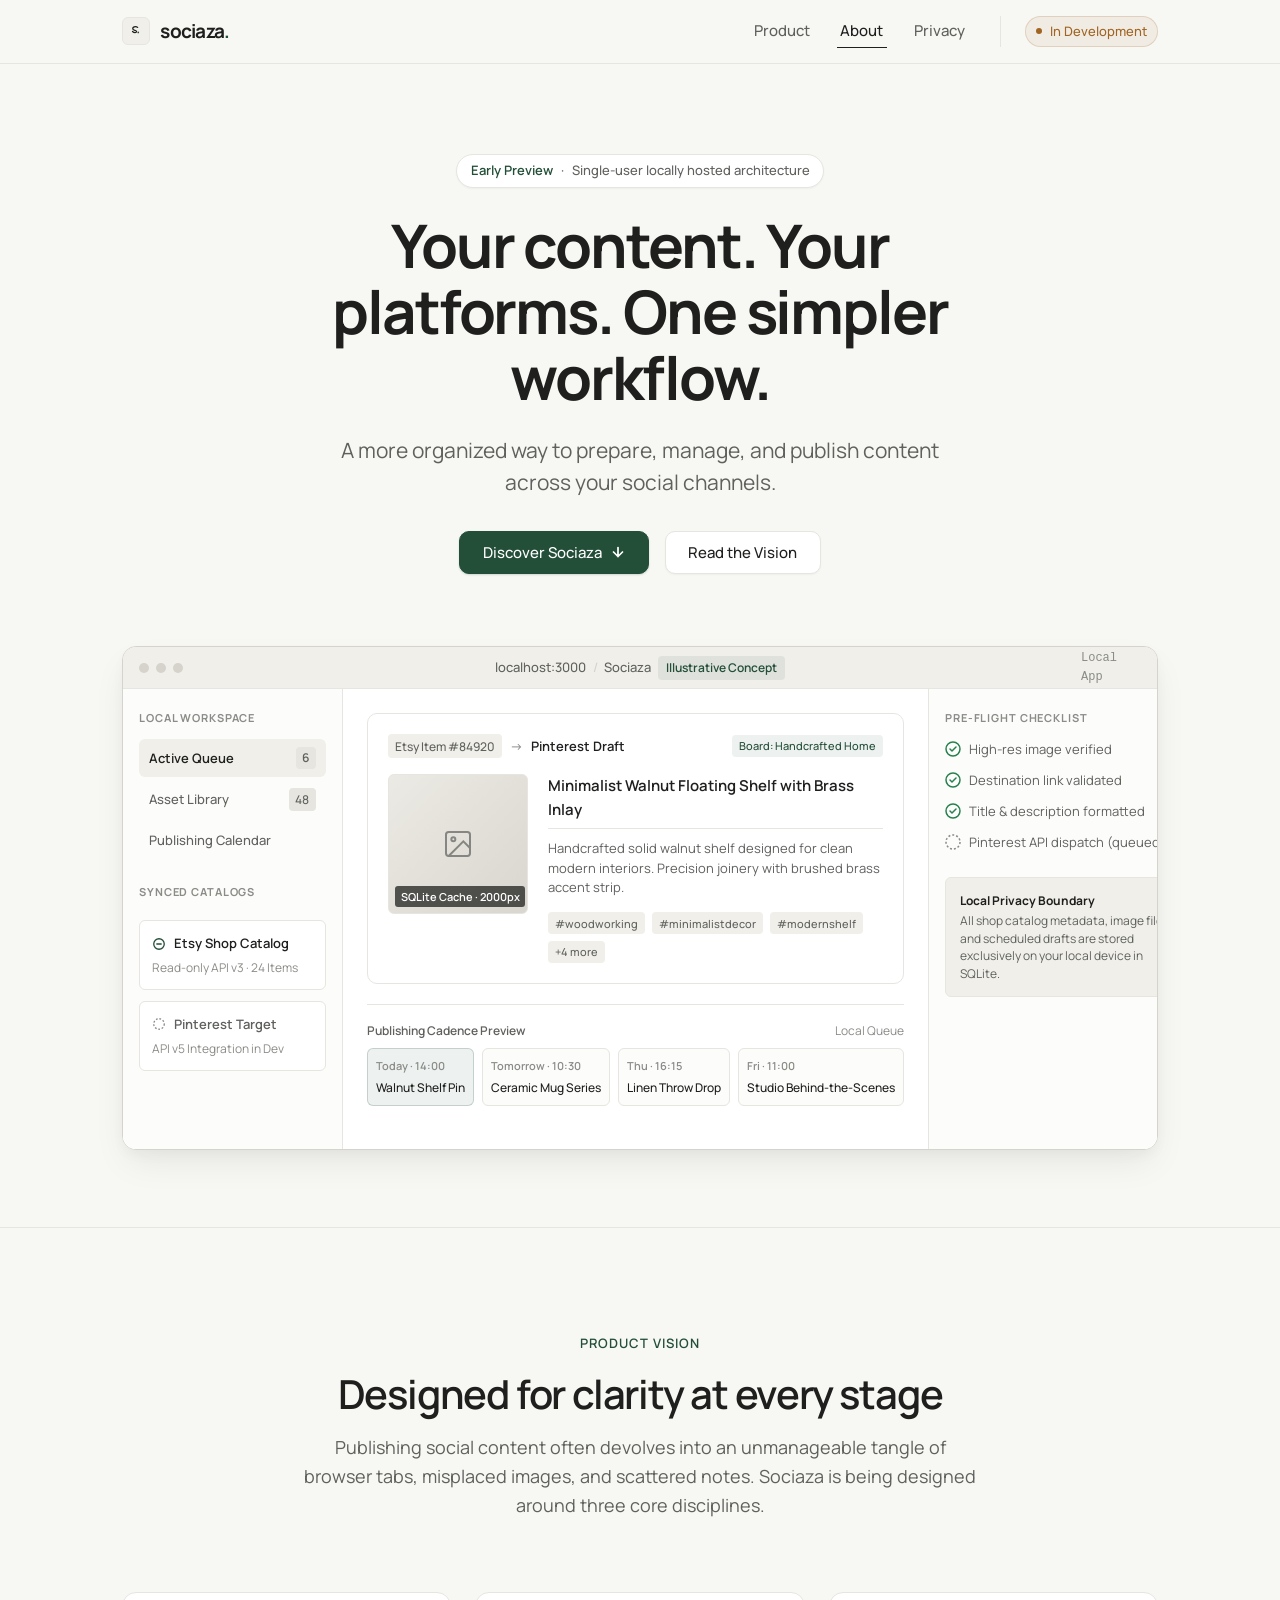
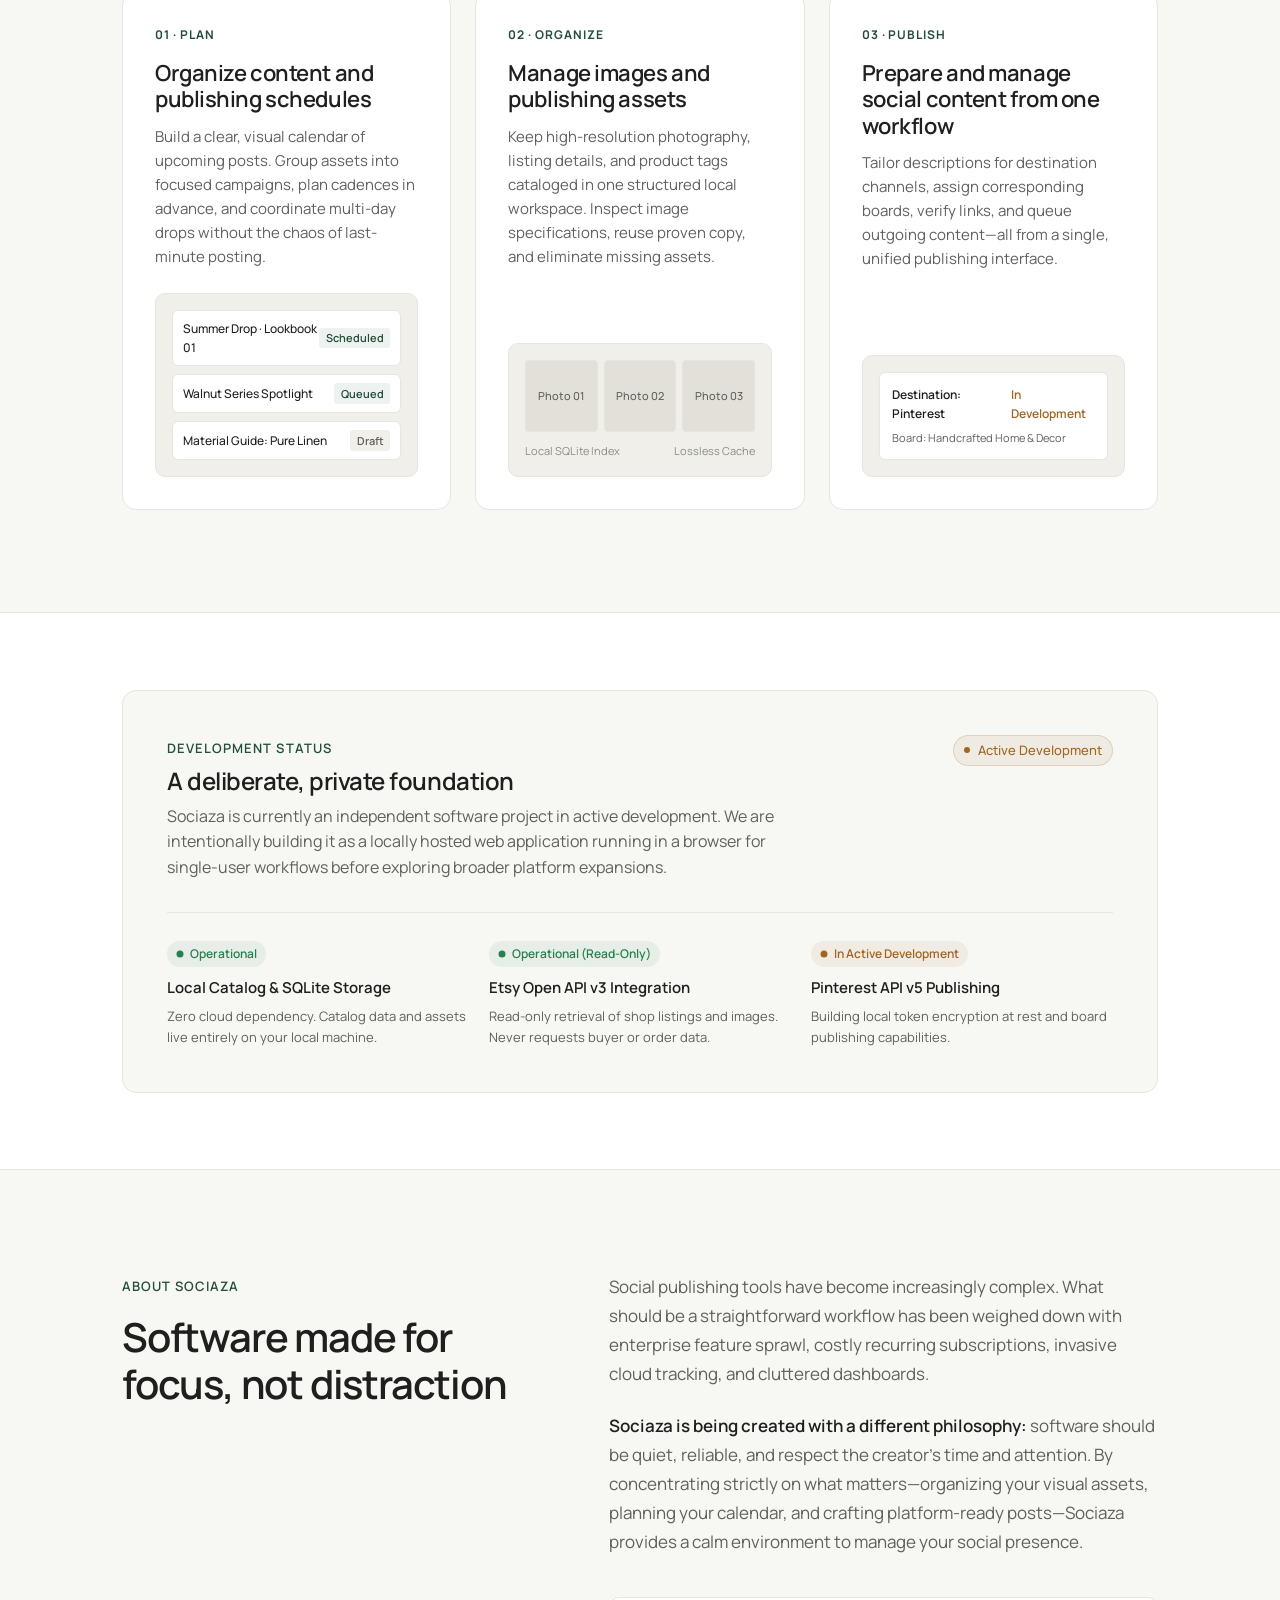
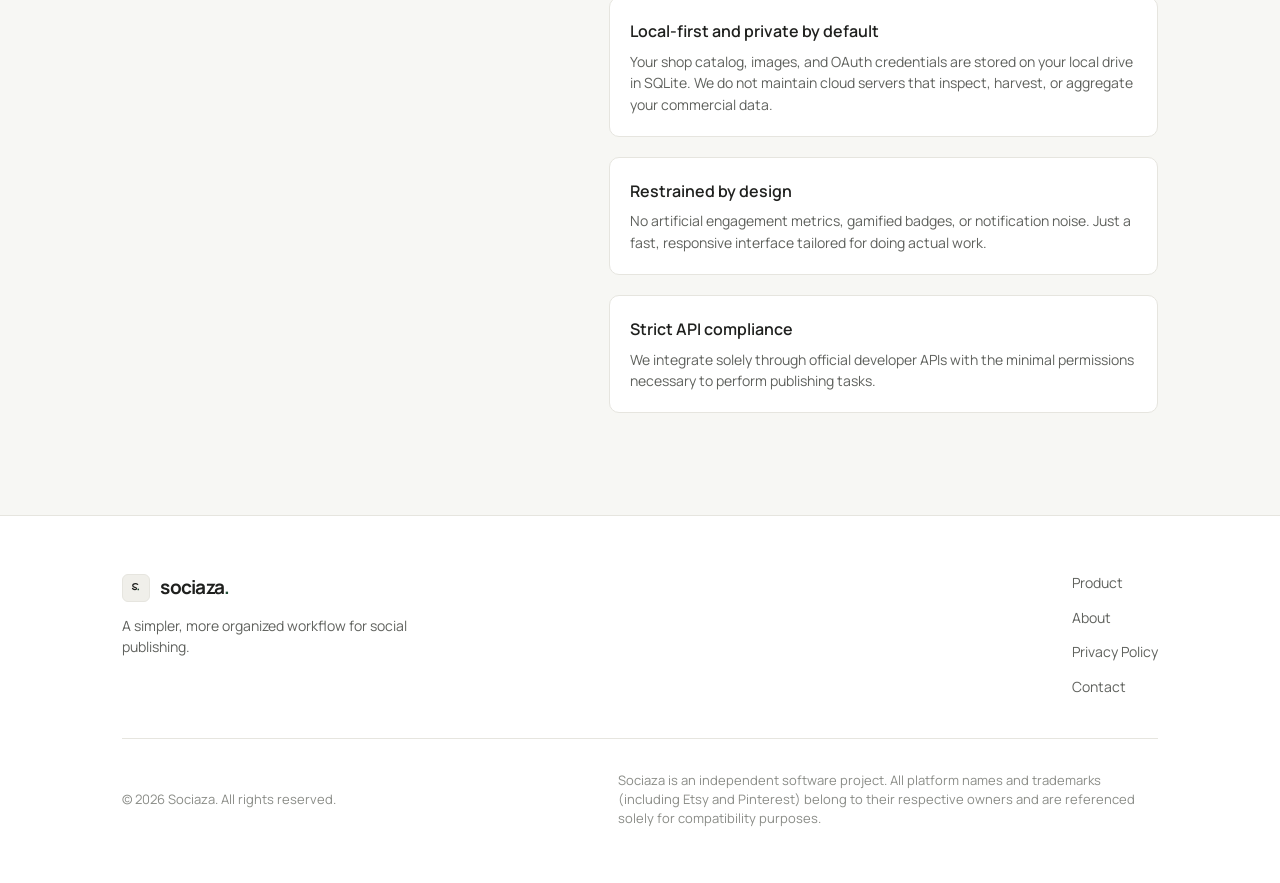
==== commit e7ae6c97: "Restore homepage and correct website structure" ====
--- a/index.html
+++ b/index.html
@@ -3,21 +3,26 @@
 <head>
   <meta charset="UTF-8">
   <meta name="viewport" content="width=device-width, initial-scale=1.0">
-  <title>Privacy Policy — Sociaza</title>
-  <meta name="description" content="Privacy Policy for Sociaza. Learn how our single-user, locally hosted web application running in a browser handles local SQLite storage and official API integrations.">
+  <title>Sociaza — Calm, Organized Social Publishing</title>
+  <meta name="description" content="A more organized way to prepare, manage, and publish content across your social channels. An elegant, privacy-first locally hosted web publishing workflow currently in development.">
   <meta name="author" content="Sociaza">
-  <link rel="canonical" href="https://sociaza.online/privacy/">
+  <link rel="canonical" href="https://sociaza.online/">
 
   <!-- Open Graph / Social Meta -->
-  <meta property="og:type" content="article">
-  <meta property="og:url" content="https://sociaza.online/privacy/">
-  <meta property="og:title" content="Privacy Policy — Sociaza">
-  <meta property="og:description" content="Understand how Sociaza processes catalog data, stores tokens locally, and integrates with official developer APIs.">
+  <meta property="og:type" content="website">
+  <meta property="og:url" content="https://sociaza.online/">
+  <meta property="og:title" content="Sociaza — Calm, Organized Social Publishing">
+  <meta property="og:description" content="A more organized way to prepare, manage, and publish content across your social channels.">
   <meta property="og:site_name" content="Sociaza">
   <meta property="og:image" content="https://sociaza.online/assets/images/sociaza-mark.svg">
 
+  <!-- Twitter Card -->
+  <meta name="twitter:card" content="summary">
+  <meta name="twitter:title" content="Sociaza — Calm, Organized Social Publishing">
+  <meta name="twitter:description" content="A more organized way to prepare, manage, and publish content across your social channels.">
+
   <!-- Favicon -->
-  <link rel="icon" type="image/svg+xml" href="../favicon.svg">
+  <link rel="icon" type="image/svg+xml" href="favicon.svg">
 
   <!-- Typography: Manrope with system fallbacks -->
   <link rel="preconnect" href="https://fonts.googleapis.com">
@@ -25,7 +30,7 @@
   <link href="https://fonts.googleapis.com/css2?family=Manrope:wght@400;500;600;700&display=swap" rel="stylesheet">
 
   <!-- Stylesheet -->
-  <link rel="stylesheet" href="../assets/css/styles.css">
+  <link rel="stylesheet" href="assets/css/styles.css">
 </head>
 <body id="top">
   <!-- Accessibility Skip Link -->
@@ -35,7 +40,7 @@
   <header class="site-header" role="banner">
     <div class="container header-inner">
       <!-- Brand Logo & Wordmark -->
-      <a href="../" class="brand" aria-label="Sociaza home">
+      <a href="#top" class="brand" aria-label="Sociaza home">
         <span class="brand-mark" aria-hidden="true">
           <svg viewBox="0 0 32 32" width="18" height="18" fill="none">
             <path d="M19 9.5C18 8.6 16.6 8.2 15 8.2C12 8.2 10.2 9.8 10.2 12C10.2 15.4 17 14.3 17 17C17 18.2 15.9 19 14.3 19C12.5 19 11 18.1 9.8 16.9" stroke="#1F201E" stroke-width="2.2" stroke-linecap="round" stroke-linejoin="round"/>
@@ -48,12 +53,12 @@
       <!-- Desktop Navigation -->
       <nav class="nav-desktop" aria-label="Primary navigation">
         <ul class="nav-links" role="list">
-          <li><a href="../#product" class="nav-link">Product</a></li>
-          <li><a href="../#about" class="nav-link">About</a></li>
-          <li><a href="./" class="nav-link active">Privacy</a></li>
+          <li><a href="#product" class="nav-link">Product</a></li>
+          <li><a href="#about" class="nav-link">About</a></li>
+          <li><a href="/privacy/" class="nav-link">Privacy</a></li>
         </ul>
         <div class="nav-badge-wrap">
-          <span class="badge-status">
+          <span class="badge-status" title="Sociaza is currently in private development">
             <span class="status-dot status-dot-pulse" aria-hidden="true"></span>
             In Development
           </span>
@@ -74,9 +79,9 @@
   <!-- Mobile Navigation Drawer -->
   <div id="mobile-nav-drawer" class="mobile-nav" role="dialog" aria-modal="true" aria-label="Mobile menu">
     <ul class="mobile-nav-links" role="list">
-      <li><a href="../#product" class="mobile-nav-link">Product</a></li>
-      <li><a href="../#about" class="mobile-nav-link">About</a></li>
-      <li><a href="./" class="mobile-nav-link">Privacy Policy</a></li>
+      <li><a href="#product" class="mobile-nav-link">Product</a></li>
+      <li><a href="#about" class="mobile-nav-link">About</a></li>
+      <li><a href="/privacy/" class="mobile-nav-link">Privacy Policy</a></li>
       <li><a href="mailto:contact@sociaza.online" class="mobile-nav-link">Contact</a></li>
     </ul>
     <div class="mobile-nav-footer">
@@ -90,224 +95,381 @@
 
   <!-- Main Content -->
   <main id="main-content">
-    <!-- Privacy Header -->
-    <section class="privacy-page-header">
+    <!-- Hero Section -->
+    <section class="section-hero" aria-labelledby="hero-title">
       <div class="container">
-        <div class="eyebrow">Legal Documentation</div>
-        <h1>Privacy Policy</h1>
-        <div class="privacy-meta">
-          <span>Effective Date: November 17, 2026</span>
-          <span>·</span>
-          <span>Version 1.0</span>
-          <span>·</span>
-          <span class="privacy-meta-badge">Locally Hosted Web Application (Browser-Based)</span>
+        <div class="hero-content">
+          <div class="hero-pill">
+            <span class="hero-pill-badge">Early Preview</span>
+            <span>·</span>
+            <span>Single-user locally hosted architecture</span>
+          </div>
+
+          <h1 id="hero-title" class="hero-title">
+            Your content. Your platforms. One simpler workflow.
+          </h1>
+
+          <p class="hero-subtitle">
+            A more organized way to prepare, manage, and publish content across your social channels.
+          </p>
+
+          <div class="hero-actions">
+            <a href="#product" class="btn btn-primary">
+              Discover Sociaza
+              <svg viewBox="0 0 16 16" fill="none" aria-hidden="true">
+                <path d="M8 3.5V12.5M8 12.5L3.5 8M8 12.5L12.5 8" stroke="currentColor" stroke-width="1.75" stroke-linecap="round" stroke-linejoin="round"/>
+              </svg>
+            </a>
+            <a href="#about" class="btn btn-secondary">Read the Vision</a>
+          </div>
+        </div>
+
+        <!-- Product Interface Preview (Authentic CSS/SVG UI Window) -->
+        <div class="product-mockup-wrapper" aria-label="Illustrative preview of the Sociaza browser-based local application interface">
+          <div class="mockup-window-header">
+            <div class="window-dots" aria-hidden="true">
+              <span class="window-dot"></span>
+              <span class="window-dot"></span>
+              <span class="window-dot"></span>
+            </div>
+            <div class="window-title">
+              <span>localhost:3000</span>
+              <span style="color: var(--border-medium);">/</span>
+              <span>Sociaza</span>
+              <span class="window-status-pill">Illustrative Concept</span>
+            </div>
+            <div class="window-actions">
+              <span style="font-size: 0.75rem; color: var(--text-tertiary); font-family: var(--font-mono);">Local App</span>
+            </div>
+          </div>
+
+          <div class="mockup-body">
+            <!-- Left: Workspace Navigation -->
+            <div class="mockup-sidebar">
+              <div class="mockup-section-label">Local Workspace</div>
+              <div class="mockup-nav-item is-selected">
+                <span>Active Queue</span>
+                <span class="mockup-count-pill">6</span>
+              </div>
+              <div class="mockup-nav-item">
+                <span>Asset Library</span>
+                <span class="mockup-count-pill">48</span>
+              </div>
+              <div class="mockup-nav-item">
+                <span>Publishing Calendar</span>
+              </div>
+
+              <div class="mockup-section-label" style="margin-top: 1.5rem;">Synced Catalogs</div>
+              <div class="mockup-channel-card">
+                <div class="channel-card-head">
+                  <svg width="14" height="14" viewBox="0 0 16 16" fill="none" aria-hidden="true">
+                    <circle cx="8" cy="8" r="6" stroke="#234E38" stroke-width="1.5"/>
+                    <path d="M5.5 8H10.5" stroke="#234E38" stroke-width="1.5" stroke-linecap="round"/>
+                  </svg>
+                  <span>Etsy Shop Catalog</span>
+                </div>
+                <div class="channel-card-sub">Read-only API v3 · 24 Items</div>
+              </div>
+
+              <div class="mockup-channel-card" style="margin-top: 0.65rem;">
+                <div class="channel-card-head" style="color: var(--text-secondary);">
+                  <svg width="14" height="14" viewBox="0 0 16 16" fill="none" aria-hidden="true">
+                    <circle cx="8" cy="8" r="6" stroke="#8A8C87" stroke-width="1.5" stroke-dasharray="2 2"/>
+                  </svg>
+                  <span>Pinterest Target</span>
+                </div>
+                <div class="channel-card-sub">API v5 Integration in Dev</div>
+              </div>
+            </div>
+
+            <!-- Center: Publishing Composer -->
+            <div class="mockup-main">
+              <div class="composer-card">
+                <div class="composer-header">
+                  <div class="composer-source">
+                    <span class="source-tag">Etsy Item #84920</span>
+                    <span style="color: var(--text-tertiary);">→</span>
+                    <span style="font-weight: 600; font-size: 0.8125rem;">Pinterest Draft</span>
+                  </div>
+                  <span class="tag-chip" style="background-color: var(--accent-light); color: var(--accent);">Board: Handcrafted Home</span>
+                </div>
+
+                <div class="composer-preview-grid">
+                  <div class="composer-asset-box">
+                    <svg class="asset-box-icon" viewBox="0 0 24 24" fill="none" stroke="currentColor" stroke-width="1.5">
+                      <rect x="3" y="3" width="18" height="18" rx="2"/>
+                      <circle cx="8.5" cy="8.5" r="1.5"/>
+                      <path d="M21 15L16 10L5 21"/>
+                    </svg>
+                    <span class="asset-badge-local">SQLite Cache · 2000px</span>
+                  </div>
+
+                  <div class="composer-fields">
+                    <div class="composer-title-field">
+                      Minimalist Walnut Floating Shelf with Brass Inlay
+                    </div>
+                    <div class="composer-desc-field">
+                      Handcrafted solid walnut shelf designed for clean modern interiors. Precision joinery with brushed brass accent strip.
+                    </div>
+                    <div class="composer-tags-row">
+                      <span class="tag-chip">#woodworking</span>
+                      <span class="tag-chip">#minimalistdecor</span>
+                      <span class="tag-chip">#modernshelf</span>
+                      <span class="tag-chip">+4 more</span>
+                    </div>
+                  </div>
+                </div>
+              </div>
+
+              <!-- Timeline Preview -->
+              <div class="timeline-strip">
+                <div class="timeline-label">
+                  <span>Publishing Cadence Preview</span>
+                  <span style="color: var(--text-tertiary); font-weight: 400;">Local Queue</span>
+                </div>
+                <div class="timeline-slots">
+                  <div class="timeline-slot is-active">
+                    <div class="slot-time">Today · 14:00</div>
+                    <div class="slot-title">Walnut Shelf Pin</div>
+                  </div>
+                  <div class="timeline-slot">
+                    <div class="slot-time">Tomorrow · 10:30</div>
+                    <div class="slot-title">Ceramic Mug Series</div>
+                  </div>
+                  <div class="timeline-slot">
+                    <div class="slot-time">Thu · 16:15</div>
+                    <div class="slot-title">Linen Throw Drop</div>
+                  </div>
+                  <div class="timeline-slot">
+                    <div class="slot-time">Fri · 11:00</div>
+                    <div class="slot-title">Studio Behind-the-Scenes</div>
+                  </div>
+                </div>
+              </div>
+            </div>
+
+            <!-- Right: Inspection & Verification -->
+            <div class="mockup-inspect">
+              <div class="mockup-section-label">Pre-Flight Checklist</div>
+              <div class="checklist-group">
+                <div class="checklist-item">
+                  <svg class="checklist-icon-ok" width="16" height="16" viewBox="0 0 16 16" fill="none">
+                    <circle cx="8" cy="8" r="7" stroke="currentColor" stroke-width="1.5"/>
+                    <path d="M5 8L7 10L11 6" stroke="currentColor" stroke-width="1.5" stroke-linecap="round" stroke-linejoin="round"/>
+                  </svg>
+                  <span>High-res image verified</span>
+                </div>
+                <div class="checklist-item">
+                  <svg class="checklist-icon-ok" width="16" height="16" viewBox="0 0 16 16" fill="none">
+                    <circle cx="8" cy="8" r="7" stroke="currentColor" stroke-width="1.5"/>
+                    <path d="M5 8L7 10L11 6" stroke="currentColor" stroke-width="1.5" stroke-linecap="round" stroke-linejoin="round"/>
+                  </svg>
+                  <span>Destination link validated</span>
+                </div>
+                <div class="checklist-item">
+                  <svg class="checklist-icon-ok" width="16" height="16" viewBox="0 0 16 16" fill="none">
+                    <circle cx="8" cy="8" r="7" stroke="currentColor" stroke-width="1.5"/>
+                    <path d="M5 8L7 10L11 6" stroke="currentColor" stroke-width="1.5" stroke-linecap="round" stroke-linejoin="round"/>
+                  </svg>
+                  <span>Title & description formatted</span>
+                </div>
+                <div class="checklist-item">
+                  <svg class="checklist-icon-pending" width="16" height="16" viewBox="0 0 16 16" fill="none">
+                    <circle cx="8" cy="8" r="7" stroke="currentColor" stroke-width="1.5" stroke-dasharray="2 2"/>
+                  </svg>
+                  <span>Pinterest API dispatch (queued)</span>
+                </div>
+              </div>
+
+              <div class="mockup-callout">
+                <strong>Local Privacy Boundary</strong>
+                All shop catalog metadata, image files, and scheduled drafts are stored exclusively on your local device in SQLite.
+              </div>
+            </div>
+          </div>
         </div>
       </div>
     </section>
 
-    <!-- Privacy Document Layout -->
-    <div class="container privacy-body-wrapper">
-      <div class="privacy-layout">
-        <!-- Sidebar Navigation (Sticky on Desktop) -->
-        <aside class="privacy-sidebar-nav" aria-label="Privacy policy sections">
-          <div class="privacy-toc-title">Contents</div>
-          <ul class="privacy-toc-list" role="list">
-            <li><a href="#overview" class="privacy-toc-link">1. Overview &amp; Architecture</a></li>
-            <li><a href="#data-processed" class="privacy-toc-link">2. Information We Process</a></li>
-            <li><a href="#excluded-data" class="privacy-toc-link">3. Information We Do Not Collect</a></li>
-            <li><a href="#third-party-apis" class="privacy-toc-link">4. Third-Party API Integrations</a></li>
-            <li><a href="#storage-security" class="privacy-toc-link">5. Data Storage &amp; Security</a></li>
-            <li><a href="#user-control" class="privacy-toc-link">6. User Control &amp; Deletion</a></li>
-            <li><a href="#multi-user" class="privacy-toc-link">7. Multi-User &amp; Cloud Boundaries</a></li>
-            <li><a href="#updates" class="privacy-toc-link">8. Changes to This Policy</a></li>
-            <li><a href="#contact" class="privacy-toc-link">9. Operator Contact Information</a></li>
-          </ul>
-        </aside>
-
-        <!-- Document Content -->
-        <article class="privacy-content">
-          <!-- Section 1 -->
-          <section id="overview">
-            <h2>1. Overview &amp; Application Architecture</h2>
+    <!-- Product Section -->
+    <section id="product" class="section-product" aria-labelledby="product-heading">
+      <div class="container">
+        <div class="section-head">
+          <div class="eyebrow">Product Vision</div>
+          <h2 id="product-heading" class="section-title">Designed for clarity at every stage</h2>
+          <p class="section-subtitle">
+            Publishing social content often devolves into an unmanageable tangle of browser tabs, misplaced images, and scattered notes. Sociaza is being designed around three core disciplines.
+          </p>
+        </div>
+
+        <div class="pillar-grid">
+          <!-- Pillar 1: Plan -->
+          <article class="pillar-card">
+            <div class="pillar-badge">01 · Plan</div>
+            <h3 class="pillar-title">Organize content and publishing schedules</h3>
+            <p class="pillar-desc">
+              Build a clear, visual calendar of upcoming posts. Group assets into focused campaigns, plan cadences in advance, and coordinate multi-day drops without the chaos of last-minute posting.
+            </p>
+            <div class="pillar-visual" aria-hidden="true">
+              <div class="plan-micro-list">
+                <div class="plan-micro-item">
+                  <span class="plan-micro-title">Summer Drop · Lookbook 01</span>
+                  <span class="plan-micro-status">Scheduled</span>
+                </div>
+                <div class="plan-micro-item">
+                  <span class="plan-micro-title">Walnut Series Spotlight</span>
+                  <span class="plan-micro-status">Queued</span>
+                </div>
+                <div class="plan-micro-item">
+                  <span class="plan-micro-title">Material Guide: Pure Linen</span>
+                  <span class="plan-micro-status" style="background-color: var(--bg-subtle); color: var(--text-secondary);">Draft</span>
+                </div>
+              </div>
+            </div>
+          </article>
+
+          <!-- Pillar 2: Organize -->
+          <article class="pillar-card">
+            <div class="pillar-badge">02 · Organize</div>
+            <h3 class="pillar-title">Manage images and publishing assets</h3>
+            <p class="pillar-desc">
+              Keep high-resolution photography, listing details, and product tags cataloged in one structured local workspace. Inspect image specifications, reuse proven copy, and eliminate missing assets.
+            </p>
+            <div class="pillar-visual" aria-hidden="true">
+              <div class="organize-micro-grid">
+                <div class="organize-micro-thumb">
+                  <span>Photo 01</span>
+                </div>
+                <div class="organize-micro-thumb">
+                  <span>Photo 02</span>
+                </div>
+                <div class="organize-micro-thumb">
+                  <span>Photo 03</span>
+                </div>
+              </div>
+              <div style="margin-top: 0.65rem; display: flex; justify-content: space-between; font-size: 0.6875rem; color: var(--text-tertiary);">
+                <span>Local SQLite Index</span>
+                <span>Lossless Cache</span>
+              </div>
+            </div>
+          </article>
+
+          <!-- Pillar 3: Publish -->
+          <article class="pillar-card">
+            <div class="pillar-badge">03 · Publish</div>
+            <h3 class="pillar-title">Prepare and manage social content from one workflow</h3>
+            <p class="pillar-desc">
+              Tailor descriptions for destination channels, assign corresponding boards, verify links, and queue outgoing content—all from a single, unified publishing interface.
+            </p>
+            <div class="pillar-visual" aria-hidden="true">
+              <div class="publish-micro-card">
+                <div class="publish-micro-row">
+                  <span>Destination: Pinterest</span>
+                  <span style="color: var(--status-dev); font-size: 0.75rem; font-weight: 600;">In Development</span>
+                </div>
+                <div class="publish-micro-sub">
+                  Board: Handcrafted Home &amp; Decor
+                </div>
+              </div>
+            </div>
+          </article>
+        </div>
+      </div>
+    </section>
+
+    <!-- Development Status Callout -->
+    <section class="section-status" aria-labelledby="status-heading">
+      <div class="container">
+        <div class="status-box">
+          <div class="status-header-row">
+            <div class="status-title-group">
+              <div class="eyebrow" style="margin-bottom: 0.5rem;">Development Status</div>
+              <h3 id="status-heading">A deliberate, private foundation</h3>
+              <p>
+                Sociaza is currently an independent software project in active development. We are intentionally building it as a locally hosted web application running in a browser for single-user workflows before exploring broader platform expansions.
+              </p>
+            </div>
+            <span class="badge-status">
+              <span class="status-dot status-dot-pulse" aria-hidden="true"></span>
+              Active Development
+            </span>
+          </div>
+
+          <div class="status-grid">
+            <div class="status-cell">
+              <span class="status-cell-tag operational">
+                <svg width="8" height="8" viewBox="0 0 8 8" fill="currentColor" aria-hidden="true"><circle cx="4" cy="4" r="3.5"/></svg>
+                Operational
+              </span>
+              <div class="status-cell-name">Local Catalog &amp; SQLite Storage</div>
+              <div class="status-cell-desc">Zero cloud dependency. Catalog data and assets live entirely on your local machine.</div>
+            </div>
+
+            <div class="status-cell">
+              <span class="status-cell-tag operational">
+                <svg width="8" height="8" viewBox="0 0 8 8" fill="currentColor" aria-hidden="true"><circle cx="4" cy="4" r="3.5"/></svg>
+                Operational (Read-Only)
+              </span>
+              <div class="status-cell-name">Etsy Open API v3 Integration</div>
+              <div class="status-cell-desc">Read-only retrieval of shop listings and images. Never requests buyer or order data.</div>
+            </div>
+
+            <div class="status-cell">
+              <span class="status-cell-tag in-dev">
+                <svg width="8" height="8" viewBox="0 0 8 8" fill="currentColor" aria-hidden="true"><circle cx="4" cy="4" r="3.5"/></svg>
+                In Active Development
+              </span>
+              <div class="status-cell-name">Pinterest API v5 Publishing</div>
+              <div class="status-cell-desc">Building local token encryption at rest and board publishing capabilities.</div>
+            </div>
+          </div>
+        </div>
+      </div>
+    </section>
+
+    <!-- About Section -->
+    <section id="about" class="section-about" aria-labelledby="about-heading">
+      <div class="container">
+        <div class="about-layout">
+          <div class="about-sticky-side">
+            <div class="eyebrow">About Sociaza</div>
+            <h2 id="about-heading">Software made for focus, not distraction</h2>
+          </div>
+
+          <div class="about-narrative">
             <p>
-              This Privacy Policy explains how <strong>Sociaza</strong> ("the Application", "we", "our", or "the software") handles data. Sociaza is an independent software application designed to help individual users organize, prepare, and manage publishing assets across social channels.
+              Social publishing tools have become increasingly complex. What should be a straightforward workflow has been weighed down with enterprise feature sprawl, costly recurring subscriptions, invasive cloud tracking, and cluttered dashboards.
             </p>
             <p>
-              To maintain complete transparency with our users and platform API partners (including Pinterest and Etsy), this document details our technical architecture, current capabilities, and planned integrations:
+              <strong>Sociaza is being created with a different philosophy:</strong> software should be quiet, reliable, and respect the creator's time and attention. By concentrating strictly on what matters—organizing your visual assets, planning your calendar, and crafting platform-ready posts—Sociaza provides a calm environment to manage your social presence.
             </p>
-            <ul>
-              <li><strong>Locally Hosted Execution:</strong> The Application is a locally hosted web application that runs directly on the user's personal computer and is accessed through a local web browser.</li>
-              <li><strong>Single-User Scope:</strong> The Application is designed initially for one individual operator. It does not provide public multi-user accounts, shared hosted databases, or software-as-a-service (SaaS) multi-tenancy.</li>
-              <li><strong>Zero Cloud Databases:</strong> User catalog data, settings, and credentials are stored strictly in a local database on the user's hard drive. No user data is transmitted to or hosted on Sociaza cloud servers.</li>
-            </ul>
-
-            <div class="callout-box highlight">
-              <div class="callout-box-title">
-                <svg width="16" height="16" viewBox="0 0 16 16" fill="none" aria-hidden="true">
-                  <path d="M8 1.5C4.41 1.5 1.5 4.41 1.5 8C1.5 11.59 4.41 14.5 8 14.5C11.59 14.5 14.5 11.59 14.5 8C14.5 4.41 11.59 1.5 8 1.5ZM8 10.5C7.59 10.5 7.25 10.16 7.25 9.75V7.75C7.25 7.34 7.59 7 8 7C8.41 7 8.75 7.34 8.75 7.75V9.75C8.75 10.16 8.41 10.5 8 10.5ZM8 5.75C7.59 5.75 7.25 5.41 7.25 5C7.25 4.59 7.59 4.25 8 4.25C8.41 4.25 8.75 4.59 8.75 5C8.75 5.41 8.41 5.75 8 5.75Z" fill="#234E38"/>
-                </svg>
-                Core Distinction: Current Operation vs. Planned Features
-              </div>
-              <p>
-                Currently, Sociaza operates as a local catalog and asset staging tool. While integrations with third-party publishing platforms (specifically Pinterest) are designed and under active development, live account publishing is not yet active, and real user account data from those platforms is not being ingested or processed at this time.
-              </p>
-            </div>
-          </section>
-
-          <!-- Section 2 -->
-          <section id="data-processed">
-            <h2>2. Categories of Information Processed</h2>
-            <p>
-              When operated by the user, the Application is designed to process only the specific categories of data necessary for its local cataloging and publishing workflow:
-            </p>
-
-            <h3>A. Local Workspace Configuration</h3>
-            <p>
-              User preferences, local file paths to image directories, application layout options, and publication schedule parameters selected within the local web application.
-            </p>
-
-            <h3>B. Etsy Shop &amp; Catalog Information</h3>
-            <p>
-              When the user connects their Etsy shop using official authentication, the Application retrieves public and seller-facing catalog items via the official Etsy Open API v3:
-            </p>
-            <ul>
-              <li><strong>Shop Metadata:</strong> Shop name, shop ID, and basic shop configuration.</li>
-              <li><strong>Listing Data:</strong> Listing IDs, titles, descriptions, categories, pricing, item tags, and inventory status.</li>
-              <li><strong>Listing Imagery:</strong> Public image URLs, image dimensions, and image asset files for cached display.</li>
-            </ul>
-
-            <h3>C. API Authentication Credentials</h3>
-            <p>
-              OAuth 2.0 access tokens and refresh tokens received directly from official platform authorization flows. These tokens allow the Application to execute authorized API calls on the user's explicit behalf.
-            </p>
-          </section>
-
-          <!-- Section 3 -->
-          <section id="excluded-data">
-            <h2>3. Information We Explicitly Do Not Collect</h2>
-            <p>
-              Sociaza is architected with strict data minimization principles. The Application expressly does <strong>not</strong> collect, process, or store:
-            </p>
-            <ul>
-              <li><strong>Customer &amp; Buyer Information:</strong> The Application never requests, accesses, or downloads Etsy customer orders, buyer names, buyer delivery addresses, emails, or buyer payment records. API scopes for buyer or transaction data are intentionally omitted.</li>
-              <li><strong>Financial &amp; Payment Data:</strong> No credit card numbers, bank account numbers, or billing payment credentials are ever processed by Sociaza.</li>
-              <li><strong>Tracking &amp; Behavioral Telemetry:</strong> The local web application and this website do not include behavioral advertising trackers, session replay scripts, or third-party marketing SDKs.</li>
-              <li><strong>Cross-User Data:</strong> Because the Application runs locally for a single user, no data from one user is ever mixed, aggregated, or co-mingled with any other user.</li>
-            </ul>
-          </section>
-
-          <!-- Section 4 -->
-          <section id="third-party-apis">
-            <h2>4. Third-Party API Integrations</h2>
-            <p>
-              Sociaza interacts exclusively with official platform APIs. We honor all platform developer terms, guidelines, and access restrictions.
-            </p>
-
-            <h3>Etsy Open API v3 (Operational — Read-Only)</h3>
-            <p>
-              Integration with Etsy is conducted strictly via the official Etsy Open API v3.
-            </p>
-            <ul>
-              <li><strong>Authorized Scopes:</strong> Access is limited to read-only scopes necessary for catalog synchronization, specifically <code>shops_r</code> and <code>listings_r</code>.</li>
-              <li><strong>Purpose:</strong> To allow the shop owner to inspect their existing listings, organize associated image files, and prepare publishing drafts without manual re-entry.</li>
-              <li><strong>Storage:</strong> Synced catalog details are stored locally on the user's computer in a SQLite database file.</li>
-              <li><strong>Attribution:</strong> The term 'Etsy' is a trademark of Etsy, Inc. Sociaza is an independent application and is not endorsed by or affiliated with Etsy, Inc.</li>
-            </ul>
-
-            <h3>Pinterest API v5 (In Development — Planned Integration)</h3>
-            <p>
-              The Application's planned Pinterest integration is currently under active development and has not yet been connected to real user accounts.
-            </p>
-            <ul>
-              <li><strong>Intended Architecture:</strong> When completed, the Application is designed to use official Pinterest API v5 endpoints to read the user's available boards and create organic Pins from approved catalog drafts upon explicit user command.</li>
-              <li><strong>OAuth Security:</strong> Pinterest OAuth access tokens and refresh tokens are designed to be stored locally on the user's device and encrypted at rest using the Application's existing local encryption mechanism.</li>
-              <li><strong>Current Status:</strong> No real Pinterest account data is currently processed or stored. Live publishing will only commence following formal application review and approval under Pinterest's Developer terms.</li>
-              <li><strong>Attribution:</strong> The term 'Pinterest' and the Pinterest logo are trademarks of Pinterest, Inc. Sociaza is an independent tool and is not endorsed by or affiliated with Pinterest, Inc.</li>
-            </ul>
-          </section>
-
-          <!-- Section 5 -->
-          <section id="storage-security">
-            <h2>5. Data Storage, Security &amp; Boundaries</h2>
-            <p>
-              Because Sociaza is an independent, locally hosted web application running in a browser, data storage and security boundaries are established as follows:
-            </p>
-            <ul>
-              <li><strong>Local SQLite Storage:</strong> Catalog data, cached asset metadata, draft pins, and publishing queues are saved in a local SQLite database file located in the application's local working directory.</li>
-              <li><strong>Local Encryption at Rest:</strong> Sensitive API tokens and OAuth refresh secrets are designed to be stored in an encrypted state at rest using local cryptographic libraries.</li>
-              <li><strong>No Central Cloud Server:</strong> There is no central Sociaza server, cloud synchronization cluster, or remote relational database holding user data. When the user interacts with an API, communication occurs directly between the local application instance and the respective platform endpoint (such as directly to <code>api.etsy.com</code> or <code>api.pinterest.com</code>).</li>
-              <li><strong>Security Audit Status:</strong> The Application is developed with secure coding standards and modern cryptographic practices. However, to maintain honest disclosure, the Application has not undergone independent third-party commercial security audits. Users maintain physical and administrative security over their own computing environments.</li>
-            </ul>
-          </section>
-
-          <!-- Section 6 -->
-          <section id="user-control">
-            <h2>6. User Control, Data Portability &amp; Deletion</h2>
-            <p>
-              Because all application data is stored locally, users retain total control over their information at all times:
-            </p>
-            <ul>
-              <li><strong>Local Data Removal:</strong> Users can permanently delete all stored catalog information, image caches, and settings by deleting the local SQLite database file or removing the local application directory.</li>
-              <li><strong>Revocation of API Access:</strong>
-                <ul>
-                  <li><strong>Etsy:</strong> Users may revoke Sociaza's API access at any moment through their Etsy account under <em>Account Settings &gt; Apps</em>.</li>
-                  <li><strong>Pinterest:</strong> Users may disconnect or revoke permissions at any time via their Pinterest profile under <em>Settings &gt; Apps</em>.</li>
-                </ul>
-              </li>
-              <li><strong>Data Retention:</strong> Data remains on the user's local machine until the user deletes it, purges the local database, or clears the application cache. We do not retain backup copies because we do not operate remote storage infrastructure.</li>
-            </ul>
-          </section>
-
-          <!-- Section 7 -->
-          <section id="multi-user">
-            <h2>7. Multi-User &amp; Public Service Limitations</h2>
-            <p>
-              To eliminate any ambiguity regarding our current service offering:
-            </p>
-            <ul>
-              <li>Sociaza does <strong>not</strong> currently offer public user registration, hosted user accounts, or web-based multi-user subscriptions.</li>
-              <li>Sociaza does <strong>not</strong> operate a public cloud software platform where multiple organizations or third parties share application instances.</li>
-              <li>Any future transitions toward multi-user or cloud-synchronized features will be accompanied by an updated Privacy Policy and explicit opt-in consent from users.</li>
-            </ul>
-          </section>
-
-          <!-- Section 8 -->
-          <section id="updates">
-            <h2>8. Changes to This Privacy Policy</h2>
-            <p>
-              As Sociaza evolves—particularly as Pinterest API v5 integration moves from private development into production status—we may update this Privacy Policy to reflect technical adjustments, new scopes, or regulatory standards.
-            </p>
-            <p>
-              Any revisions will be published immediately at <a href="https://sociaza.online/privacy/">https://sociaza.online/privacy/</a> with an updated effective date at the top of this document.
-            </p>
-          </section>
-
-          <!-- Section 9 -->
-          <section id="contact">
-            <h2>9. Operator Information &amp; Contact Inquiries</h2>
-            <p>
-              For technical inquiries, API compliance questions, or privacy disclosures regarding Sociaza, please direct correspondence to the project operator:
-            </p>
-
-            <div class="callout-box">
-              <div class="callout-box-title">Operator Contact Details</div>
-              <p style="margin-bottom: 0.5rem;">
-                <strong>Project / Operator:</strong> Sociaza Development Team
-              </p>
-              <p style="margin-bottom: 0.5rem;">
-                <strong>Contact Email:</strong> <a href="mailto:contact@sociaza.online">contact@sociaza.online</a>
-              </p>
-              <p style="margin-bottom: 0.5rem;">
-                <strong>Official Website:</strong> <a href="https://sociaza.online">https://sociaza.online</a>
-              </p>
-              <p style="margin-bottom: 0;">
-                <strong>Project Status:</strong> Independent software project in active development.
-              </p>
-            </div>
-          </section>
-        </article>
+
+            <div class="principles-list">
+              <div class="principle-item">
+                <div class="principle-title">Local-first and private by default</div>
+                <div class="principle-desc">
+                  Your shop catalog, images, and OAuth credentials are stored on your local drive in SQLite. We do not maintain cloud servers that inspect, harvest, or aggregate your commercial data.
+                </div>
+              </div>
+
+              <div class="principle-item">
+                <div class="principle-title">Restrained by design</div>
+                <div class="principle-desc">
+                  No artificial engagement metrics, gamified badges, or notification noise. Just a fast, responsive interface tailored for doing actual work.
+                </div>
+              </div>
+
+              <div class="principle-item">
+                <div class="principle-title">Strict API compliance</div>
+                <div class="principle-desc">
+                  We integrate solely through official developer APIs with the minimal permissions necessary to perform publishing tasks.
+                </div>
+              </div>
+            </div>
+          </div>
+        </div>
       </div>
-    </div>
+    </section>
   </main>
 
   <!-- Site Footer -->
@@ -315,7 +477,7 @@
     <div class="container">
       <div class="footer-top">
         <div class="footer-brand-col">
-          <a href="../" class="brand" aria-label="Sociaza home">
+          <a href="#top" class="brand" aria-label="Sociaza home">
             <span class="brand-mark" aria-hidden="true">
               <svg viewBox="0 0 32 32" width="18" height="18" fill="none">
                 <path d="M19 9.5C18 8.6 16.6 8.2 15 8.2C12 8.2 10.2 9.8 10.2 12C10.2 15.4 17 14.3 17 17C17 18.2 15.9 19 14.3 19C12.5 19 11 18.1 9.8 16.9" stroke="#1F201E" stroke-width="2.2" stroke-linecap="round" stroke-linejoin="round"/>
@@ -331,9 +493,9 @@
 
         <div class="footer-links-col">
           <ul class="footer-nav-list" role="list">
-            <li><a href="../#product" class="footer-nav-link">Product</a></li>
-            <li><a href="../#about" class="footer-nav-link">About</a></li>
-            <li><a href="./" class="footer-nav-link">Privacy Policy</a></li>
+            <li><a href="#product" class="footer-nav-link">Product</a></li>
+            <li><a href="#about" class="footer-nav-link">About</a></li>
+            <li><a href="/privacy/" class="footer-nav-link">Privacy Policy</a></li>
             <li><a href="mailto:contact@sociaza.online" class="footer-nav-link">Contact</a></li>
           </ul>
         </div>
@@ -349,6 +511,6 @@
   </footer>
 
   <!-- Core Script -->
-  <script src="../assets/js/main.js"></script>
+  <script src="assets/js/main.js"></script>
 </body>
 </html>
--- a/assets/css/styles.css
+++ b/assets/css/styles.css
@@ -0,0 +1,1521 @@
+/* ==========================================================================
+   Sociaza — Official Stylesheet
+   Aesthetic: Quiet, restrained, confident, minimalist SaaS (Linear / Raycast inspired)
+   ========================================================================== */
+
+/* --------------------------------------------------------------------------
+   Custom Properties / Design Tokens
+   -------------------------------------------------------------------------- */
+:root {
+  /* Color Palette */
+  --bg-primary: #F7F7F4;
+  --bg-surface: #FFFFFF;
+  --bg-surface-elevated: #FCFCFA;
+  --bg-subtle: #F0EFEA;
+  --bg-subtle-hover: #EAE8E2;
+
+  --text-primary: #1F201E;
+  --text-secondary: #5F615D;
+  --text-tertiary: #8A8C87;
+
+  --border-subtle: #E6E5DF;
+  --border-medium: #D5D3CB;
+  --border-focus: #1F201E;
+
+  /* Accent: Restrained Forest Green */
+  --accent: #234E38;
+  --accent-hover: #1A3B2A;
+  --accent-light: rgba(35, 78, 56, 0.08);
+  --accent-border: rgba(35, 78, 56, 0.2);
+
+  /* Status Tokens */
+  --status-operational: #288050;
+  --status-operational-bg: rgba(40, 128, 80, 0.08);
+  --status-dev: #A06423;
+  --status-dev-bg: rgba(160, 100, 35, 0.08);
+
+  /* Typography */
+  --font-sans: 'Manrope', 'Inter', -apple-system, BlinkMacSystemFont, 'Segoe UI', Roboto, Helvetica, Arial, sans-serif;
+  --font-mono: 'JetBrains Mono', 'SF Mono', Consolas, Menlo, Monaco, monospace;
+
+  /* Spacing Scale */
+  --space-2xs: 0.25rem;
+  --space-xs: 0.5rem;
+  --space-sm: 0.75rem;
+  --space-md: 1rem;
+  --space-lg: 1.5rem;
+  --space-xl: 2rem;
+  --space-2xl: 3rem;
+  --space-3xl: 4.5rem;
+  --space-4xl: 6.5rem;
+
+  /* Layout */
+  --container-max-width: 1100px;
+  --container-reading-width: 760px;
+  --header-height: 4rem;
+
+  /* Shadows (subtle, physical, zero artificial glow) */
+  --shadow-sm: 0 1px 2px rgba(31, 32, 30, 0.04);
+  --shadow-md: 0 4px 16px -2px rgba(31, 32, 30, 0.06), 0 2px 6px -1px rgba(31, 32, 30, 0.03);
+  --shadow-lg: 0 16px 36px -6px rgba(31, 32, 30, 0.08), 0 6px 14px -2px rgba(31, 32, 30, 0.04);
+
+  /* Transitions */
+  --transition-fast: 150ms cubic-bezier(0.2, 0, 0, 1);
+  --transition-base: 220ms cubic-bezier(0.2, 0, 0, 1);
+
+  /* Border Radius */
+  --radius-xs: 4px;
+  --radius-sm: 6px;
+  --radius-md: 10px;
+  --radius-lg: 14px;
+  --radius-xl: 20px;
+}
+
+/* --------------------------------------------------------------------------
+   Reset & Base Setup
+   -------------------------------------------------------------------------- */
+*, *::before, *::after {
+  box-sizing: border-box;
+  margin: 0;
+  padding: 0;
+}
+
+html {
+  font-size: 16px;
+  scroll-behavior: smooth;
+  scroll-padding-top: calc(var(--header-height) + 1.5rem);
+  -webkit-font-smoothing: antialiased;
+  -moz-osx-font-smoothing: grayscale;
+  background-color: var(--bg-primary);
+  color: var(--text-primary);
+}
+
+body {
+  font-family: var(--font-sans);
+  font-size: 1rem;
+  line-height: 1.6;
+  color: var(--text-primary);
+  background-color: var(--bg-primary);
+  min-height: 100vh;
+  display: flex;
+  flex-direction: column;
+}
+
+img, svg {
+  display: block;
+  max-width: 100%;
+}
+
+a {
+  color: inherit;
+  text-decoration: none;
+  transition: color var(--transition-fast), border-color var(--transition-fast);
+}
+
+button {
+  font-family: inherit;
+  font-size: inherit;
+  cursor: pointer;
+  background: none;
+  border: none;
+}
+
+/* --------------------------------------------------------------------------
+   Accessibility & Focus States
+   -------------------------------------------------------------------------- */
+:focus-visible {
+  outline: 2px solid var(--accent);
+  outline-offset: 3px;
+  border-radius: var(--radius-xs);
+}
+
+.skip-link {
+  position: absolute;
+  top: -100px;
+  left: 1.5rem;
+  background: var(--text-primary);
+  color: #FFFFFF;
+  padding: 0.6rem 1.2rem;
+  font-size: 0.875rem;
+  font-weight: 500;
+  border-radius: var(--radius-sm);
+  z-index: 1000;
+  transition: top var(--transition-fast);
+}
+
+.skip-link:focus {
+  top: 1rem;
+}
+
+@media (prefers-reduced-motion: reduce) {
+  html {
+    scroll-behavior: auto;
+  }
+  *, *::before, *::after {
+    animation-duration: 0.01ms !important;
+    animation-iteration-count: 1 !important;
+    transition-duration: 0.01ms !important;
+    scroll-behavior: auto !important;
+  }
+}
+
+/* --------------------------------------------------------------------------
+   Layout Containers
+   -------------------------------------------------------------------------- */
+.container {
+  width: 100%;
+  max-width: var(--container-max-width);
+  margin-left: auto;
+  margin-right: auto;
+  padding-left: clamp(1.25rem, 4vw, 2rem);
+  padding-right: clamp(1.25rem, 4vw, 2rem);
+}
+
+.container-narrow {
+  width: 100%;
+  max-width: var(--container-reading-width);
+  margin-left: auto;
+  margin-right: auto;
+  padding-left: clamp(1.25rem, 4vw, 2rem);
+  padding-right: clamp(1.25rem, 4vw, 2rem);
+}
+
+/* --------------------------------------------------------------------------
+   Typography
+   -------------------------------------------------------------------------- */
+h1, h2, h3, h4, h5, h6 {
+  color: var(--text-primary);
+  font-weight: 600;
+  line-height: 1.2;
+  letter-spacing: -0.025em;
+}
+
+h1 {
+  font-size: clamp(2.25rem, 5.5vw, 3.75rem);
+  letter-spacing: -0.035em;
+  font-weight: 700;
+  line-height: 1.1;
+}
+
+h2 {
+  font-size: clamp(1.75rem, 3.5vw, 2.5rem);
+  letter-spacing: -0.03em;
+  line-height: 1.18;
+}
+
+h3 {
+  font-size: clamp(1.25rem, 2.5vw, 1.5rem);
+  letter-spacing: -0.02em;
+}
+
+p {
+  color: var(--text-secondary);
+}
+
+.eyebrow {
+  display: inline-flex;
+  align-items: center;
+  gap: 0.5rem;
+  font-size: 0.8125rem;
+  font-weight: 600;
+  text-transform: uppercase;
+  letter-spacing: 0.08em;
+  color: var(--accent);
+  margin-bottom: var(--space-md);
+}
+
+/* --------------------------------------------------------------------------
+   Buttons & Interactive Elements
+   -------------------------------------------------------------------------- */
+.btn {
+  display: inline-flex;
+  align-items: center;
+  justify-content: center;
+  gap: 0.5rem;
+  font-size: 0.9375rem;
+  font-weight: 500;
+  line-height: 1;
+  padding: 0.8rem 1.4rem;
+  border-radius: var(--radius-md);
+  transition: all var(--transition-fast);
+  white-space: nowrap;
+}
+
+.btn-primary {
+  background-color: var(--accent);
+  color: #FFFFFF;
+  border: 1px solid var(--accent);
+  box-shadow: 0 1px 2px rgba(35, 78, 56, 0.2);
+}
+
+.btn-primary:hover {
+  background-color: var(--accent-hover);
+  border-color: var(--accent-hover);
+  transform: translateY(-1px);
+}
+
+.btn-secondary {
+  background-color: var(--bg-surface);
+  color: var(--text-primary);
+  border: 1px solid var(--border-subtle);
+  box-shadow: var(--shadow-sm);
+}
+
+.btn-secondary:hover {
+  background-color: #FFFFFF;
+  border-color: var(--border-medium);
+  transform: translateY(-1px);
+}
+
+.btn svg {
+  width: 16px;
+  height: 16px;
+  transition: transform var(--transition-fast);
+}
+
+.btn:hover svg {
+  transform: translateY(2px);
+}
+
+/* --------------------------------------------------------------------------
+   Site Header & Navigation
+   -------------------------------------------------------------------------- */
+.site-header {
+  position: sticky;
+  top: 0;
+  z-index: 100;
+  background-color: rgba(247, 247, 244, 0.92);
+  backdrop-filter: blur(14px);
+  -webkit-backdrop-filter: blur(14px);
+  border-bottom: 1px solid var(--border-subtle);
+  height: var(--header-height);
+  transition: border-color var(--transition-fast);
+}
+
+.header-inner {
+  display: flex;
+  align-items: center;
+  justify-content: space-between;
+  height: 100%;
+}
+
+.brand {
+  display: inline-flex;
+  align-items: center;
+  gap: 0.65rem;
+  text-decoration: none;
+}
+
+.brand-mark {
+  width: 28px;
+  height: 28px;
+  border-radius: var(--radius-sm);
+  background-color: var(--bg-subtle);
+  border: 1px solid var(--border-subtle);
+  display: flex;
+  align-items: center;
+  justify-content: center;
+}
+
+.brand-name {
+  font-size: 1.1875rem;
+  font-weight: 700;
+  letter-spacing: -0.04em;
+  color: var(--text-primary);
+}
+
+.brand-dot {
+  color: var(--accent);
+}
+
+.nav-desktop {
+  display: flex;
+  align-items: center;
+  gap: 2rem;
+}
+
+.nav-links {
+  display: flex;
+  align-items: center;
+  gap: 1.5rem;
+  list-style: none;
+}
+
+.nav-link {
+  font-size: 0.9375rem;
+  font-weight: 500;
+  color: var(--text-secondary);
+  padding: 0.4rem 0.2rem;
+  position: relative;
+}
+
+.nav-link:hover,
+.nav-link.active {
+  color: var(--text-primary);
+}
+
+.nav-link::after {
+  content: '';
+  position: absolute;
+  bottom: 0;
+  left: 0;
+  width: 0;
+  height: 1.5px;
+  background-color: var(--text-primary);
+  transition: width var(--transition-fast);
+}
+
+.nav-link:hover::after,
+.nav-link.active::after {
+  width: 100%;
+}
+
+.nav-badge-wrap {
+  display: flex;
+  align-items: center;
+  border-left: 1px solid var(--border-subtle);
+  padding-left: 1.5rem;
+}
+
+/* Status indicator badge */
+.badge-status {
+  display: inline-flex;
+  align-items: center;
+  gap: 0.45rem;
+  font-size: 0.8125rem;
+  font-weight: 500;
+  padding: 0.25rem 0.65rem;
+  border-radius: 999px;
+  background-color: var(--status-dev-bg);
+  color: var(--status-dev);
+  border: 1px solid rgba(160, 100, 35, 0.2);
+}
+
+.status-dot {
+  width: 6px;
+  height: 6px;
+  border-radius: 50%;
+  background-color: var(--status-dev);
+  position: relative;
+}
+
+.status-dot-pulse {
+  animation: pulse-ring 2.5s cubic-bezier(0.215, 0.61, 0.355, 1) infinite;
+}
+
+@keyframes pulse-ring {
+  0% {
+    box-shadow: 0 0 0 0 rgba(160, 100, 35, 0.45);
+  }
+  70% {
+    box-shadow: 0 0 0 5px rgba(160, 100, 35, 0);
+  }
+  100% {
+    box-shadow: 0 0 0 0 rgba(160, 100, 35, 0);
+  }
+}
+
+/* Mobile Toggle */
+.nav-toggle {
+  display: none;
+  align-items: center;
+  justify-content: center;
+  width: 40px;
+  height: 40px;
+  border-radius: var(--radius-sm);
+  color: var(--text-primary);
+}
+
+.nav-toggle-icon {
+  width: 20px;
+  height: 14px;
+  position: relative;
+  display: flex;
+  flex-direction: column;
+  justify-content: space-between;
+}
+
+.nav-toggle-icon span {
+  display: block;
+  height: 1.5px;
+  width: 100%;
+  background-color: currentColor;
+  border-radius: 1px;
+  transition: transform var(--transition-base), opacity var(--transition-fast);
+}
+
+.nav-toggle[aria-expanded="true"] .nav-toggle-icon span:nth-child(1) {
+  transform: translateY(6px) rotate(45deg);
+}
+
+.nav-toggle[aria-expanded="true"] .nav-toggle-icon span:nth-child(2) {
+  opacity: 0;
+}
+
+.nav-toggle[aria-expanded="true"] .nav-toggle-icon span:nth-child(3) {
+  transform: translateY(-6.5px) rotate(-45deg);
+}
+
+/* Mobile Drawer */
+.mobile-nav {
+  display: none;
+  position: fixed;
+  top: var(--header-height);
+  left: 0;
+  right: 0;
+  bottom: 0;
+  background-color: rgba(247, 247, 244, 0.98);
+  backdrop-filter: blur(20px);
+  padding: 2rem 1.5rem;
+  z-index: 99;
+  flex-direction: column;
+  justify-content: space-between;
+  border-top: 1px solid var(--border-subtle);
+  opacity: 0;
+  transform: translateY(-8px);
+  pointer-events: none;
+  transition: opacity var(--transition-base), transform var(--transition-base);
+}
+
+.mobile-nav.is-open {
+  display: flex;
+  opacity: 1;
+  transform: translateY(0);
+  pointer-events: auto;
+}
+
+.mobile-nav-links {
+  list-style: none;
+  display: flex;
+  flex-direction: column;
+  gap: 1.25rem;
+}
+
+.mobile-nav-link {
+  font-size: 1.35rem;
+  font-weight: 600;
+  color: var(--text-primary);
+  display: block;
+  padding: 0.5rem 0;
+  border-bottom: 1px solid var(--border-subtle);
+}
+
+.mobile-nav-footer {
+  padding-top: 2rem;
+  display: flex;
+  flex-direction: column;
+  gap: 1rem;
+}
+
+/* --------------------------------------------------------------------------
+   Hero Section
+   -------------------------------------------------------------------------- */
+.section-hero {
+  padding-top: clamp(3.5rem, 7vw, 6rem);
+  padding-bottom: clamp(3rem, 6vw, 5rem);
+  text-align: center;
+  position: relative;
+}
+
+.hero-content {
+  max-width: 780px;
+  margin-left: auto;
+  margin-right: auto;
+}
+
+.hero-pill {
+  display: inline-flex;
+  align-items: center;
+  gap: 0.5rem;
+  padding: 0.35rem 0.85rem;
+  border-radius: 999px;
+  background-color: var(--bg-surface);
+  border: 1px solid var(--border-subtle);
+  box-shadow: var(--shadow-sm);
+  font-size: 0.8125rem;
+  font-weight: 500;
+  color: var(--text-secondary);
+  margin-bottom: var(--space-lg);
+}
+
+.hero-pill-badge {
+  font-weight: 600;
+  color: var(--accent);
+}
+
+.hero-title {
+  margin-bottom: var(--space-lg);
+  color: var(--text-primary);
+}
+
+.hero-subtitle {
+  font-size: clamp(1.125rem, 2vw, 1.3125rem);
+  line-height: 1.55;
+  color: var(--text-secondary);
+  max-width: 640px;
+  margin-left: auto;
+  margin-right: auto;
+  margin-bottom: var(--space-xl);
+}
+
+.hero-actions {
+  display: flex;
+  align-items: center;
+  justify-content: center;
+  gap: 1rem;
+  flex-wrap: wrap;
+  margin-bottom: clamp(3rem, 6vw, 4.5rem);
+}
+
+/* --------------------------------------------------------------------------
+   Product Interface Mockup (Hero Graphic)
+   Crafted with pure semantic CSS/SVG, authentic to Raycast / Linear design
+   -------------------------------------------------------------------------- */
+.product-mockup-wrapper {
+  max-width: 1040px;
+  margin-left: auto;
+  margin-right: auto;
+  border-radius: var(--radius-lg);
+  box-shadow: var(--shadow-lg);
+  border: 1px solid var(--border-medium);
+  background-color: var(--bg-surface);
+  overflow: hidden;
+  text-align: left;
+}
+
+.mockup-window-header {
+  height: 42px;
+  background-color: var(--bg-subtle);
+  border-bottom: 1px solid var(--border-subtle);
+  display: flex;
+  align-items: center;
+  padding: 0 1rem;
+  justify-content: space-between;
+}
+
+.window-dots {
+  display: flex;
+  gap: 7px;
+  width: 60px;
+}
+
+.window-dot {
+  width: 10px;
+  height: 10px;
+  border-radius: 50%;
+  background-color: var(--border-medium);
+}
+
+.window-title {
+  font-size: 0.8125rem;
+  font-weight: 500;
+  color: var(--text-secondary);
+  display: flex;
+  align-items: center;
+  gap: 0.4rem;
+}
+
+.window-status-pill {
+  font-size: 0.75rem;
+  padding: 0.15rem 0.5rem;
+  background-color: var(--accent-light);
+  color: var(--accent);
+  border-radius: 4px;
+  font-weight: 600;
+}
+
+.window-actions {
+  width: 60px;
+  display: flex;
+  justify-content: flex-end;
+}
+
+.mockup-body {
+  display: grid;
+  grid-template-columns: 220px 1fr 280px;
+  min-height: 460px;
+  background-color: var(--bg-surface);
+}
+
+/* Left Sidebar: Local Catalog */
+.mockup-sidebar {
+  border-right: 1px solid var(--border-subtle);
+  padding: 1.25rem 1rem;
+  background-color: var(--bg-surface-elevated);
+}
+
+.mockup-section-label {
+  font-size: 0.6875rem;
+  font-weight: 700;
+  text-transform: uppercase;
+  letter-spacing: 0.08em;
+  color: var(--text-tertiary);
+  margin-bottom: 0.75rem;
+}
+
+.mockup-nav-item {
+  display: flex;
+  align-items: center;
+  justify-content: space-between;
+  padding: 0.5rem 0.65rem;
+  border-radius: var(--radius-sm);
+  font-size: 0.8125rem;
+  font-weight: 500;
+  color: var(--text-secondary);
+  margin-bottom: 0.2rem;
+}
+
+.mockup-nav-item.is-selected {
+  background-color: var(--bg-subtle);
+  color: var(--text-primary);
+  font-weight: 600;
+}
+
+.mockup-count-pill {
+  font-size: 0.75rem;
+  padding: 0.1rem 0.4rem;
+  border-radius: 4px;
+  background-color: var(--border-subtle);
+  color: var(--text-secondary);
+}
+
+.mockup-channel-card {
+  margin-top: 1.25rem;
+  padding: 0.75rem;
+  border-radius: var(--radius-sm);
+  background-color: var(--bg-surface);
+  border: 1px solid var(--border-subtle);
+}
+
+.channel-card-head {
+  display: flex;
+  align-items: center;
+  gap: 0.5rem;
+  font-size: 0.8125rem;
+  font-weight: 600;
+  margin-bottom: 0.25rem;
+}
+
+.channel-card-sub {
+  font-size: 0.75rem;
+  color: var(--text-tertiary);
+}
+
+/* Center Panel: Publishing Workspace Canvas */
+.mockup-main {
+  padding: 1.5rem;
+  display: flex;
+  flex-direction: column;
+  gap: 1.25rem;
+}
+
+.composer-card {
+  border: 1px solid var(--border-subtle);
+  border-radius: var(--radius-md);
+  padding: 1.25rem;
+  background-color: var(--bg-surface);
+}
+
+.composer-header {
+  display: flex;
+  align-items: center;
+  justify-content: space-between;
+  margin-bottom: 1rem;
+}
+
+.composer-source {
+  display: flex;
+  align-items: center;
+  gap: 0.5rem;
+  font-size: 0.8125rem;
+  font-weight: 500;
+}
+
+.source-tag {
+  background-color: var(--bg-subtle);
+  padding: 0.15rem 0.45rem;
+  border-radius: 4px;
+  font-size: 0.75rem;
+  color: var(--text-secondary);
+}
+
+.composer-preview-grid {
+  display: grid;
+  grid-template-columns: 140px 1fr;
+  gap: 1.25rem;
+}
+
+.composer-asset-box {
+  width: 140px;
+  height: 140px;
+  border-radius: var(--radius-sm);
+  background: linear-gradient(135deg, #ECEAE4 0%, #D8D6CE 100%);
+  border: 1px solid var(--border-subtle);
+  display: flex;
+  flex-direction: column;
+  align-items: center;
+  justify-content: center;
+  position: relative;
+  overflow: hidden;
+}
+
+.asset-box-icon {
+  width: 32px;
+  height: 32px;
+  color: var(--text-secondary);
+  opacity: 0.7;
+}
+
+.asset-badge-local {
+  position: absolute;
+  bottom: 6px;
+  left: 6px;
+  font-size: 0.6875rem;
+  font-weight: 600;
+  padding: 0.1rem 0.35rem;
+  background-color: rgba(31, 32, 30, 0.75);
+  color: #FFFFFF;
+  border-radius: 3px;
+}
+
+.composer-fields {
+  display: flex;
+  flex-direction: column;
+  gap: 0.65rem;
+}
+
+.composer-title-field {
+  font-size: 0.9375rem;
+  font-weight: 600;
+  color: var(--text-primary);
+  border-bottom: 1px solid var(--border-subtle);
+  padding-bottom: 0.35rem;
+}
+
+.composer-desc-field {
+  font-size: 0.8125rem;
+  color: var(--text-secondary);
+  line-height: 1.5;
+}
+
+.composer-tags-row {
+  display: flex;
+  gap: 0.4rem;
+  flex-wrap: wrap;
+  margin-top: 0.25rem;
+}
+
+.tag-chip {
+  font-size: 0.6875rem;
+  font-weight: 500;
+  padding: 0.15rem 0.45rem;
+  border-radius: 4px;
+  background-color: var(--bg-subtle);
+  color: var(--text-secondary);
+}
+
+.timeline-strip {
+  border-top: 1px solid var(--border-subtle);
+  padding-top: 1rem;
+}
+
+.timeline-label {
+  font-size: 0.75rem;
+  font-weight: 600;
+  color: var(--text-secondary);
+  margin-bottom: 0.5rem;
+  display: flex;
+  justify-content: space-between;
+}
+
+.timeline-slots {
+  display: grid;
+  grid-template-columns: repeat(4, 1fr);
+  gap: 0.5rem;
+}
+
+.timeline-slot {
+  border: 1px solid var(--border-subtle);
+  border-radius: var(--radius-sm);
+  padding: 0.5rem;
+  background-color: var(--bg-surface-elevated);
+}
+
+.timeline-slot.is-active {
+  border-color: var(--accent-border);
+  background-color: var(--accent-light);
+}
+
+.slot-time {
+  font-size: 0.6875rem;
+  font-weight: 600;
+  color: var(--text-tertiary);
+  margin-bottom: 0.2rem;
+}
+
+.slot-title {
+  font-size: 0.75rem;
+  font-weight: 500;
+  color: var(--text-primary);
+  white-space: nowrap;
+  overflow: hidden;
+  text-overflow: ellipsis;
+}
+
+/* Right Panel: Verification & Checklist */
+.mockup-inspect {
+  border-left: 1px solid var(--border-subtle);
+  padding: 1.25rem 1rem;
+  background-color: var(--bg-surface-elevated);
+}
+
+.checklist-group {
+  display: flex;
+  flex-direction: column;
+  gap: 0.65rem;
+  margin-bottom: 1.5rem;
+}
+
+.checklist-item {
+  display: flex;
+  align-items: flex-start;
+  gap: 0.5rem;
+  font-size: 0.8125rem;
+  color: var(--text-secondary);
+}
+
+.checklist-icon-ok {
+  color: var(--status-operational);
+  margin-top: 2px;
+  flex-shrink: 0;
+}
+
+.checklist-icon-pending {
+  color: var(--text-tertiary);
+  margin-top: 2px;
+  flex-shrink: 0;
+}
+
+.mockup-callout {
+  padding: 0.85rem;
+  border-radius: var(--radius-sm);
+  background-color: var(--bg-subtle);
+  border: 1px solid var(--border-subtle);
+  font-size: 0.75rem;
+  color: var(--text-secondary);
+  line-height: 1.45;
+}
+
+.mockup-callout strong {
+  color: var(--text-primary);
+  display: block;
+  margin-bottom: 0.2rem;
+}
+
+/* --------------------------------------------------------------------------
+   Product Vision Section (Plan, Organize, Publish)
+   -------------------------------------------------------------------------- */
+.section-product {
+  padding-top: clamp(4.5rem, 8vw, 7.5rem);
+  padding-bottom: clamp(4.5rem, 8vw, 7.5rem);
+  border-top: 1px solid var(--border-subtle);
+}
+
+.section-head {
+  text-align: center;
+  max-width: 680px;
+  margin-left: auto;
+  margin-right: auto;
+  margin-bottom: clamp(3rem, 6vw, 4.5rem);
+}
+
+.section-title {
+  margin-bottom: var(--space-md);
+}
+
+.section-subtitle {
+  font-size: 1.125rem;
+  line-height: 1.6;
+}
+
+.pillar-grid {
+  display: grid;
+  grid-template-columns: repeat(3, 1fr);
+  gap: 1.5rem;
+}
+
+.pillar-card {
+  background-color: var(--bg-surface);
+  border: 1px solid var(--border-subtle);
+  border-radius: var(--radius-lg);
+  padding: clamp(1.5rem, 3vw, 2rem);
+  display: flex;
+  flex-direction: column;
+  transition: transform var(--transition-base), border-color var(--transition-base), box-shadow var(--transition-base);
+}
+
+.pillar-card:hover {
+  border-color: var(--border-medium);
+  box-shadow: var(--shadow-md);
+  transform: translateY(-2px);
+}
+
+.pillar-badge {
+  font-size: 0.75rem;
+  font-weight: 700;
+  text-transform: uppercase;
+  letter-spacing: 0.08em;
+  color: var(--accent);
+  margin-bottom: 1rem;
+}
+
+.pillar-title {
+  font-size: 1.375rem;
+  margin-bottom: 0.75rem;
+}
+
+.pillar-desc {
+  font-size: 0.9375rem;
+  line-height: 1.6;
+  color: var(--text-secondary);
+  margin-bottom: 1.5rem;
+  flex-grow: 1;
+}
+
+/* Feature Preview Micro-Visuals */
+.pillar-visual {
+  background-color: var(--bg-subtle);
+  border: 1px solid var(--border-subtle);
+  border-radius: var(--radius-md);
+  padding: 1rem;
+  margin-top: auto;
+}
+
+/* Micro visual: Plan Timeline */
+.plan-micro-list {
+  display: flex;
+  flex-direction: column;
+  gap: 0.5rem;
+}
+
+.plan-micro-item {
+  background-color: var(--bg-surface);
+  border: 1px solid var(--border-subtle);
+  border-radius: var(--radius-sm);
+  padding: 0.5rem 0.65rem;
+  display: flex;
+  align-items: center;
+  justify-content: space-between;
+  font-size: 0.75rem;
+}
+
+.plan-micro-title {
+  font-weight: 500;
+  color: var(--text-primary);
+}
+
+.plan-micro-status {
+  font-size: 0.6875rem;
+  padding: 0.1rem 0.4rem;
+  border-radius: 3px;
+  background-color: var(--accent-light);
+  color: var(--accent);
+  font-weight: 600;
+}
+
+/* Micro visual: Organize Grid */
+.organize-micro-grid {
+  display: grid;
+  grid-template-columns: repeat(3, 1fr);
+  gap: 0.4rem;
+}
+
+.organize-micro-thumb {
+  aspect-ratio: 1;
+  background-color: #E2E0D8;
+  border-radius: var(--radius-xs);
+  border: 1px solid var(--border-subtle);
+  display: flex;
+  align-items: center;
+  justify-content: center;
+  font-size: 0.6875rem;
+  color: var(--text-secondary);
+  font-weight: 500;
+}
+
+/* Micro visual: Publish Channels */
+.publish-micro-card {
+  background-color: var(--bg-surface);
+  border: 1px solid var(--border-subtle);
+  border-radius: var(--radius-sm);
+  padding: 0.75rem;
+  font-size: 0.75rem;
+}
+
+.publish-micro-row {
+  display: flex;
+  align-items: center;
+  justify-content: space-between;
+  margin-bottom: 0.35rem;
+  font-weight: 600;
+  color: var(--text-primary);
+}
+
+.publish-micro-sub {
+  color: var(--text-secondary);
+  font-size: 0.6875rem;
+}
+
+/* --------------------------------------------------------------------------
+   Development Status Section (Transparent, Honest)
+   -------------------------------------------------------------------------- */
+.section-status {
+  padding-top: clamp(3.5rem, 6vw, 5rem);
+  padding-bottom: clamp(3.5rem, 6vw, 5rem);
+  background-color: var(--bg-surface);
+  border-top: 1px solid var(--border-subtle);
+  border-bottom: 1px solid var(--border-subtle);
+}
+
+.status-box {
+  background-color: var(--bg-primary);
+  border: 1px solid var(--border-subtle);
+  border-radius: var(--radius-lg);
+  padding: clamp(1.75rem, 4vw, 2.75rem);
+}
+
+.status-header-row {
+  display: flex;
+  align-items: flex-start;
+  justify-content: space-between;
+  gap: 1.5rem;
+  margin-bottom: 1.75rem;
+  flex-wrap: wrap;
+}
+
+.status-title-group {
+  max-width: 620px;
+}
+
+.status-title-group h3 {
+  margin-bottom: 0.5rem;
+}
+
+.status-grid {
+  display: grid;
+  grid-template-columns: repeat(3, 1fr);
+  gap: 1.25rem;
+  margin-top: 2rem;
+  padding-top: 1.75rem;
+  border-top: 1px solid var(--border-subtle);
+}
+
+.status-cell {
+  display: flex;
+  flex-direction: column;
+  gap: 0.35rem;
+}
+
+.status-cell-tag {
+  display: inline-flex;
+  align-items: center;
+  gap: 0.4rem;
+  font-size: 0.75rem;
+  font-weight: 600;
+  width: fit-content;
+  padding: 0.2rem 0.55rem;
+  border-radius: 999px;
+  margin-bottom: 0.25rem;
+}
+
+.status-cell-tag.operational {
+  background-color: var(--status-operational-bg);
+  color: var(--status-operational);
+}
+
+.status-cell-tag.in-dev {
+  background-color: var(--status-dev-bg);
+  color: var(--status-dev);
+}
+
+.status-cell-name {
+  font-size: 0.9375rem;
+  font-weight: 600;
+  color: var(--text-primary);
+}
+
+.status-cell-desc {
+  font-size: 0.8125rem;
+  color: var(--text-secondary);
+}
+
+/* --------------------------------------------------------------------------
+   About Section
+   -------------------------------------------------------------------------- */
+.section-about {
+  padding-top: clamp(4.5rem, 8vw, 7.5rem);
+  padding-bottom: clamp(4.5rem, 8vw, 7.5rem);
+}
+
+.about-layout {
+  display: grid;
+  grid-template-columns: 1fr 1.3fr;
+  gap: clamp(2rem, 5vw, 4.5rem);
+  align-items: flex-start;
+}
+
+.about-sticky-side {
+  position: sticky;
+  top: calc(var(--header-height) + 2rem);
+}
+
+.about-narrative {
+  display: flex;
+  flex-direction: column;
+  gap: 1.5rem;
+  font-size: 1.0625rem;
+  line-height: 1.7;
+}
+
+.about-narrative p {
+  color: var(--text-secondary);
+}
+
+.about-narrative strong {
+  color: var(--text-primary);
+  font-weight: 600;
+}
+
+.principles-list {
+  display: flex;
+  flex-direction: column;
+  gap: 1.25rem;
+  margin-top: 1rem;
+}
+
+.principle-item {
+  padding: 1.25rem;
+  border-radius: var(--radius-md);
+  background-color: var(--bg-surface);
+  border: 1px solid var(--border-subtle);
+}
+
+.principle-title {
+  font-size: 1rem;
+  font-weight: 600;
+  color: var(--text-primary);
+  margin-bottom: 0.35rem;
+}
+
+.principle-desc {
+  font-size: 0.875rem;
+  color: var(--text-secondary);
+  line-height: 1.55;
+}
+
+/* --------------------------------------------------------------------------
+   Site Footer
+   -------------------------------------------------------------------------- */
+.site-footer {
+  margin-top: auto;
+  border-top: 1px solid var(--border-subtle);
+  background-color: var(--bg-surface);
+  padding-top: 3.5rem;
+  padding-bottom: 3.5rem;
+  font-size: 0.875rem;
+}
+
+.footer-top {
+  display: flex;
+  align-items: flex-start;
+  justify-content: space-between;
+  gap: 2rem;
+  margin-bottom: 2.5rem;
+  flex-wrap: wrap;
+}
+
+.footer-brand-col {
+  max-width: 320px;
+}
+
+.footer-tagline {
+  margin-top: 0.75rem;
+  font-size: 0.875rem;
+  color: var(--text-secondary);
+  line-height: 1.5;
+}
+
+.footer-links-col {
+  display: flex;
+  gap: 2.5rem;
+}
+
+.footer-nav-list {
+  list-style: none;
+  display: flex;
+  flex-direction: column;
+  gap: 0.75rem;
+}
+
+.footer-nav-link {
+  color: var(--text-secondary);
+  transition: color var(--transition-fast);
+}
+
+.footer-nav-link:hover {
+  color: var(--text-primary);
+}
+
+.footer-bottom {
+  padding-top: 2rem;
+  border-top: 1px solid var(--border-subtle);
+  display: flex;
+  align-items: center;
+  justify-content: space-between;
+  color: var(--text-tertiary);
+  font-size: 0.8125rem;
+  flex-wrap: wrap;
+  gap: 1rem;
+}
+
+.footer-disclaimer {
+  max-width: 540px;
+  line-height: 1.45;
+}
+
+/* --------------------------------------------------------------------------
+   Privacy Policy Page Specific Styles
+   -------------------------------------------------------------------------- */
+.privacy-page-header {
+  padding-top: clamp(3rem, 6vw, 4.5rem);
+  padding-bottom: clamp(2rem, 4vw, 3rem);
+  border-bottom: 1px solid var(--border-subtle);
+  background-color: var(--bg-surface);
+}
+
+.privacy-meta {
+  display: flex;
+  align-items: center;
+  gap: 1.5rem;
+  margin-top: 1rem;
+  font-size: 0.875rem;
+  color: var(--text-tertiary);
+  flex-wrap: wrap;
+}
+
+.privacy-meta-badge {
+  display: inline-flex;
+  align-items: center;
+  gap: 0.4rem;
+  padding: 0.2rem 0.6rem;
+  border-radius: 4px;
+  background-color: var(--bg-subtle);
+  color: var(--text-secondary);
+  font-weight: 500;
+  font-size: 0.8125rem;
+}
+
+.privacy-body-wrapper {
+  padding-top: clamp(2.5rem, 5vw, 4rem);
+  padding-bottom: clamp(4rem, 8vw, 6rem);
+}
+
+.privacy-layout {
+  display: grid;
+  grid-template-columns: 240px 1fr;
+  gap: clamp(2rem, 4vw, 4rem);
+  align-items: flex-start;
+}
+
+.privacy-sidebar-nav {
+  position: sticky;
+  top: calc(var(--header-height) + 2rem);
+  max-height: calc(100vh - var(--header-height) - 4rem);
+  overflow-y: auto;
+  padding-right: 0.5rem;
+}
+
+.privacy-toc-title {
+  font-size: 0.75rem;
+  font-weight: 700;
+  text-transform: uppercase;
+  letter-spacing: 0.08em;
+  color: var(--text-tertiary);
+  margin-bottom: 1rem;
+}
+
+.privacy-toc-list {
+  list-style: none;
+  display: flex;
+  flex-direction: column;
+  gap: 0.5rem;
+}
+
+.privacy-toc-link {
+  font-size: 0.8125rem;
+  color: var(--text-secondary);
+  display: block;
+  padding: 0.35rem 0.5rem;
+  border-radius: var(--radius-xs);
+  transition: all var(--transition-fast);
+  line-height: 1.4;
+}
+
+.privacy-toc-link:hover,
+.privacy-toc-link.is-active {
+  color: var(--text-primary);
+  background-color: var(--bg-subtle);
+  font-weight: 500;
+}
+
+.privacy-content {
+  font-size: 0.96875rem;
+  line-height: 1.7;
+  color: var(--text-secondary);
+}
+
+.privacy-content h2 {
+  font-size: 1.5rem;
+  color: var(--text-primary);
+  margin-top: 2.75rem;
+  margin-bottom: 1rem;
+  padding-top: 1rem;
+  border-top: 1px solid var(--border-subtle);
+}
+
+.privacy-content h2:first-of-type {
+  margin-top: 0;
+  padding-top: 0;
+  border-top: none;
+}
+
+.privacy-content h3 {
+  font-size: 1.15rem;
+  color: var(--text-primary);
+  margin-top: 1.75rem;
+  margin-bottom: 0.65rem;
+}
+
+.privacy-content p {
+  margin-bottom: 1rem;
+}
+
+.privacy-content ul,
+.privacy-content ol {
+  margin-bottom: 1.25rem;
+  padding-left: 1.5rem;
+}
+
+.privacy-content li {
+  margin-bottom: 0.4rem;
+}
+
+.privacy-content strong {
+  color: var(--text-primary);
+  font-weight: 600;
+}
+
+.callout-box {
+  background-color: var(--bg-surface);
+  border: 1px solid var(--border-subtle);
+  border-radius: var(--radius-md);
+  padding: 1.25rem;
+  margin: 1.5rem 0;
+}
+
+.callout-box.highlight {
+  border-left: 3px solid var(--accent);
+}
+
+.callout-box-title {
+  font-size: 0.875rem;
+  font-weight: 600;
+  color: var(--text-primary);
+  margin-bottom: 0.35rem;
+  display: flex;
+  align-items: center;
+  gap: 0.4rem;
+}
+
+.callout-box p {
+  font-size: 0.875rem;
+  line-height: 1.55;
+  margin-bottom: 0;
+}
+
+.placeholder-badge {
+  display: inline-block;
+  background-color: #FBF0DF;
+  color: #7A4B10;
+  border: 1px dashed #D4A86A;
+  padding: 0.15rem 0.5rem;
+  border-radius: 4px;
+  font-family: var(--font-mono);
+  font-size: 0.8125rem;
+  font-weight: 500;
+}
+
+/* --------------------------------------------------------------------------
+   Responsive Media Queries
+   -------------------------------------------------------------------------- */
+@media (max-width: 960px) {
+  .mockup-body {
+    grid-template-columns: 180px 1fr;
+  }
+  .mockup-inspect {
+    display: none;
+  }
+  .pillar-grid {
+    grid-template-columns: 1fr;
+    gap: 1.25rem;
+  }
+  .status-grid {
+    grid-template-columns: 1fr;
+    gap: 1rem;
+  }
+  .about-layout {
+    grid-template-columns: 1fr;
+    gap: 2rem;
+  }
+  .about-sticky-side {
+    position: static;
+  }
+  .privacy-layout {
+    grid-template-columns: 1fr;
+  }
+  .privacy-sidebar-nav {
+    display: none;
+  }
+}
+
+@media (max-width: 768px) {
+  .nav-desktop {
+    display: none;
+  }
+  .nav-toggle {
+    display: flex;
+  }
+  .mockup-body {
+    grid-template-columns: 1fr;
+  }
+  .mockup-sidebar {
+    display: none;
+  }
+  .composer-preview-grid {
+    grid-template-columns: 1fr;
+  }
+  .composer-asset-box {
+    width: 100%;
+    height: 180px;
+  }
+  .timeline-slots {
+    grid-template-columns: repeat(2, 1fr);
+  }
+  .footer-top {
+    flex-direction: column;
+  }
+  .footer-bottom {
+    flex-direction: column;
+    align-items: flex-start;
+  }
+}
